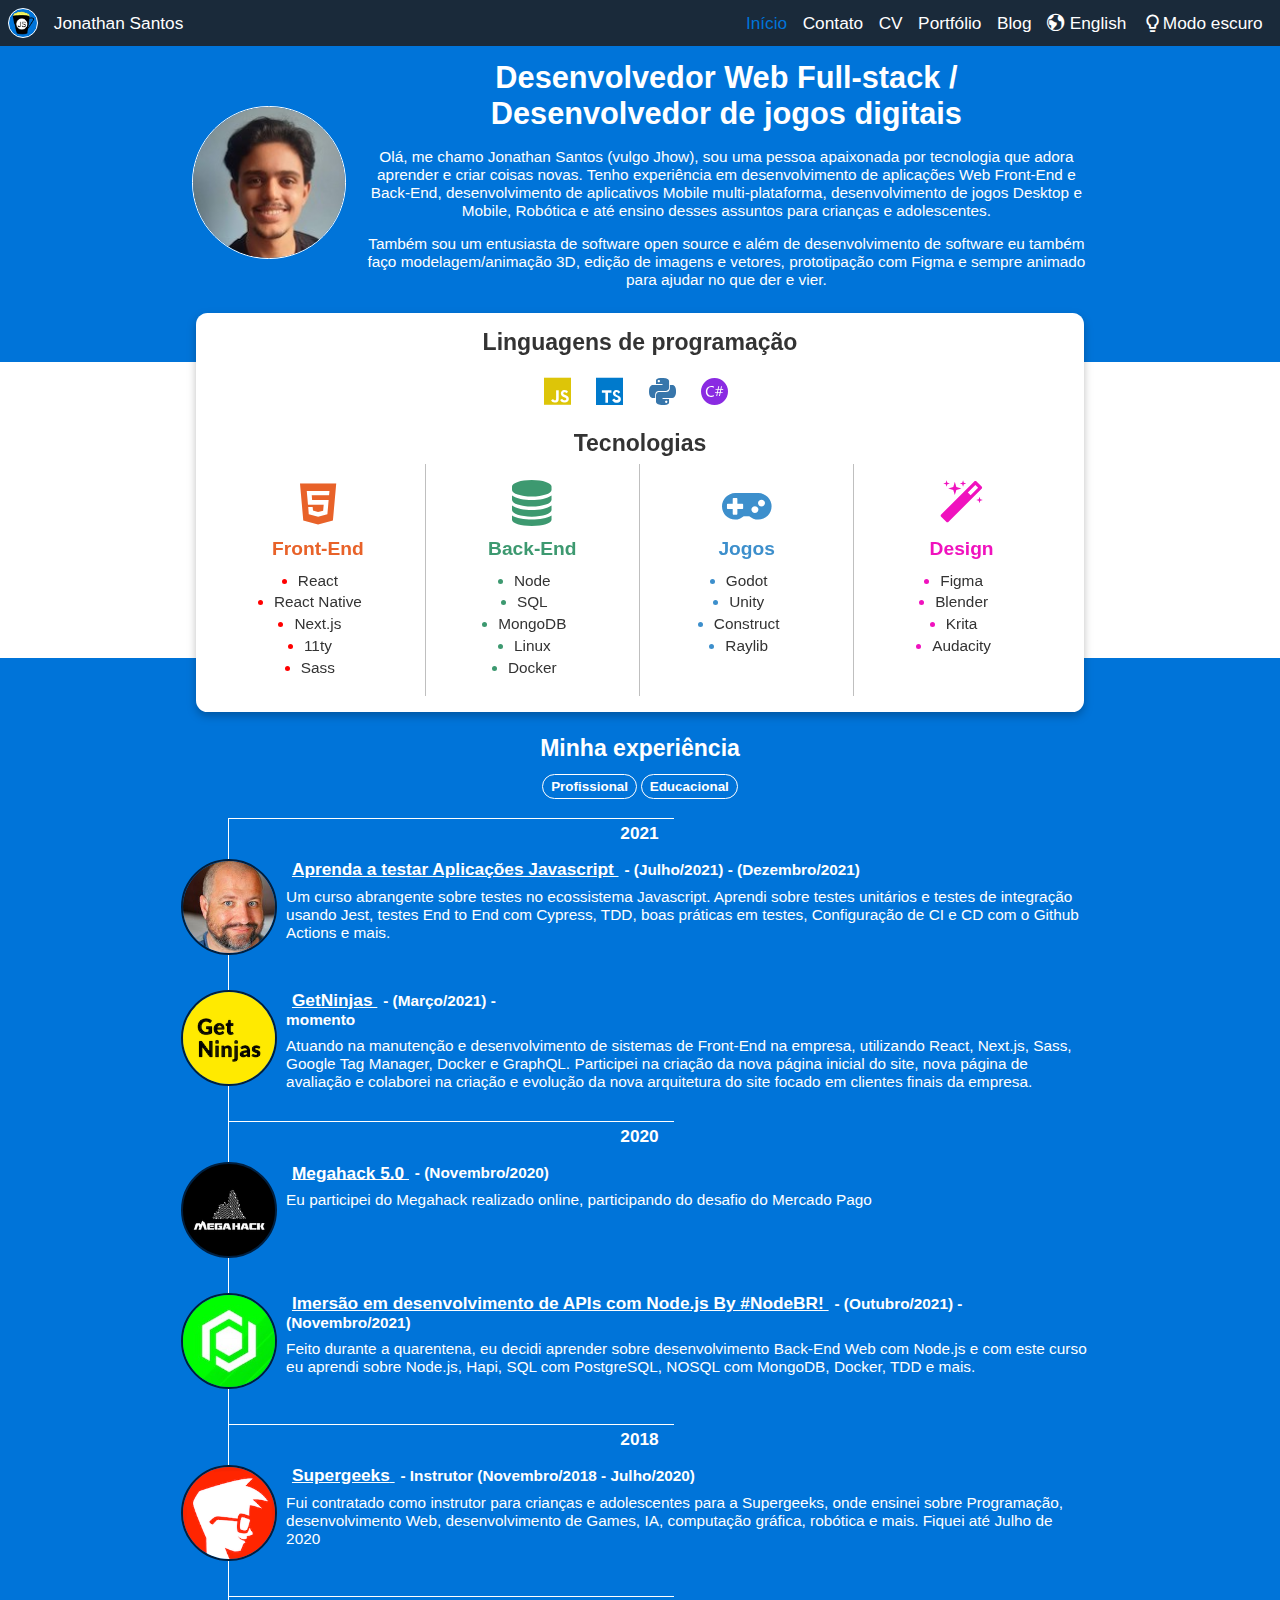
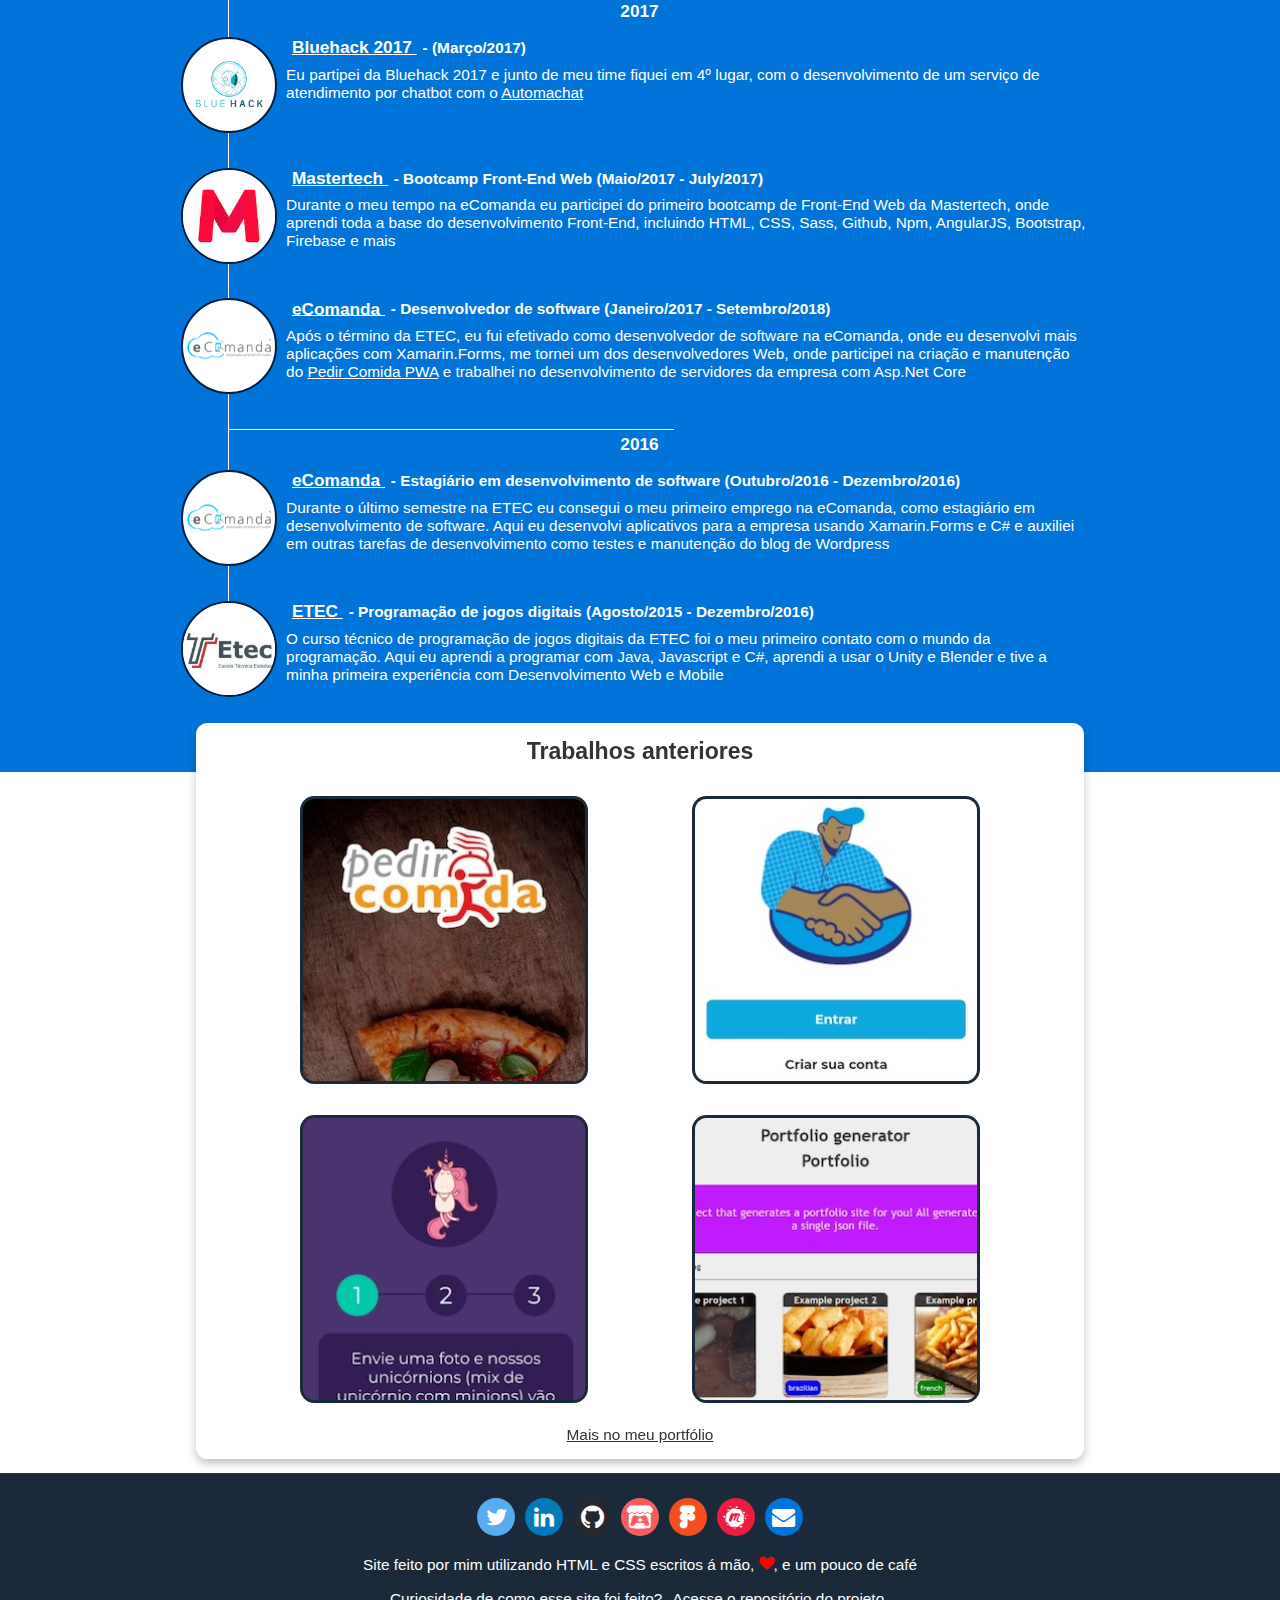
==== index.html @ 1105a83a "Atualiza a página inicial com o novo curso de desenvolvimento de APIs" ====
<!DOCTYPE HTML>
<html lang='pt-br'>

<head>
  <meta charset='utf-8'>
  <meta name='description' content='Site do Jonathan Santos'>
  <meta http-equiv="Content-Language" content="pt-br">
  <meta name='viewport' content='width=device-width, initial-scale=1, shrink-to-fit=no'>
  <link rel='apple-touch-icon' sizes='180x180' href='./assets/favicon/apple-touch-icon.png'>
  <link rel='icon' type='image/png' sizes='32x32' href='./assets/favicon/favicon-32x32.png'>
  <link rel='icon' type='image/png' sizes='16x16' href='./assets/favicon/favicon-16x16.png'>
  <link rel='manifest' href='./assets/favicon/site.webmanifest'>
  <meta name='theme-color' content='#1a2a3a'>
  <link rel='stylesheet' href='./assets/css/global.css'>
  <link rel='stylesheet' href='./assets/css/index.css'>
  <link rel='preload' href='./assets/icomoon/icomoon.ttf?9g6wqd' as='font' type='font/ttf' crossorigin='anonymous'>
  <title>Jonathan Santos - Início</title>
</head>

<body>
  <input id='modo-escuro' name='modo-escuro' type='checkbox' hidden aria-hidden='true'>

  <header class='barra-navegacao'>
    <a href='/' class='logo' aria-hidden='true' tabindex='-1'>
      <img src='./assets/img/logo.png' width='150' height='150' alt='uma imagem de pipoca com café'>
    </a>

    <span class='titulo' aria-hidden='true'>Jonathan Santos</span>

    <label for='input-menu-lateral' class='botao-hamburguer' aria-hidden='true' tabindex='-1'>
      <i class='icon-menu'></i>
    </label>

    <input id='input-menu-lateral' type='checkbox' hidden aria-hidden='true' />

    <div class='menu-lateral'>
      <label for='input-menu-lateral' class='fundo-fechar' tabindex='-1' aria-hidden='true'></label>

      <nav class='conteudo'>
        <div class='logo' aria-hidden='true'>
          <img src='./assets/img/logo.png' width='150' height='150' alt='uma imagem de pipoca com café'>
        </div>

        <ul class='links'>
          <li>
            <a href='/' class='link selecionado'>
              <i class='icone icon-home'></i>

              <span class='texto'>Início</span>
            </a>
          </li>

          <li>
            <a href='/contato' class='link'>
              <i class='icone icon-contacts'></i>

              <span class='texto'>Contato</span>
            </a>
          </li>

          <li>
            <a href='https://drive.google.com/file/d/1KXNOMKRBc0easj4gXDCmsjiEWr4qERus/view?usp=sharing' class='link'
              rel='noreferrer' target='_blank' aria-label='Currículo, abre um site externo em uma nova janela'>
              <i class='icone icon-cv'></i>

              <span class='texto'>CV</span>
            </a>
          </li>

          <li>
            <a href='https://portfolio.jhow.io/' class='link' rel='noreferrer' target='_blank'
              aria-label='Portfólio, abre um site externo em uma nova janela'>
              <i class='icone icon-portfolio'></i>

              <span class='texto'>Portfólio</span>
            </a>
          </li>

          <li>
            <a href='https://blog.jhow.io/pt/' class='link' rel='noreferrer' target='_blank'
              aria-label='Blog, abre um site externo em uma nova janela'>
              <i class='icone icon-blog'></i>

              <span class='texto' aria-label='Blógui'>Blog</span>
            </a>
          </li>

          <li>
            <a href='./en/' class='link com-icone' lang='en' aria-label='Change language to english'>
              <i class='icone icon-language'></i>

              <span class='texto'>English</span>
            </a>
          </li>

          <div class='escolha-modo-escuro' aria-hidden='true'>
            <label for='modo-escuro' class='link com-icone'>
              <div class='modo-escuro'>
                <i class='icone icon-light-off'></i>

                <span class='texto'>Modo escuro</span>
              </div>

              <div class='modo-claro' hidden>
                <i class='icone icon-light-on'></i>

                <span class='texto'>Modo claro</span>
              </div>
            </label>
          </div>
        </ul>
      </nav>
    </div>
  </header>

  <main class='conteudo-principal'>
    <section class='secao apresentacao'>
      <img src='/assets/img/foto.jpg' alt='Foto do Jonathan Santos' width='150' height='150' class='foto'>

      <div class='informacoes'>
        <h1 class='titulo' aria-label='Jonathan Santos, Desevolvedor Full Stack e desenvolvedor de jogos digitais'>
          Desenvolvedor Web Full-stack /<br>Desenvolvedor de jogos digitais</h1>

        <p class='texto'>Olá, me chamo Jonathan Santos (vulgo Jhow), sou uma pessoa apaixonada por tecnologia que adora
          aprender e criar coisas novas. Tenho experiência em desenvolvimento de aplicações Web Front-End e Back-End,
          desenvolvimento de aplicativos Mobile multi-plataforma, desenvolvimento de jogos Desktop e Mobile, Robótica e
          até ensino desses assuntos para crianças e adolescentes.</p>

        <p class='texto'>Também sou um entusiasta de software open source e além de desenvolvimento de software eu
          também faço modelagem/animação 3D, edição de imagens e vetores, prototipação com Figma e sempre animado para
          ajudar no que der e vier.</p>
      </div>
    </section>

    <section class='secao competencias'>
      <div class='conteudo'>
        <h2 class='titulo' aria-label='Linguagens de programação com que trabalho'>Linguagens de programação</h2>

        <div class='linguagens'>
          <a class='linguagem javascript'
            href='https://github.com/jonathan-santos?tab=repositories&q=&type=&language=javascript' rel='noreferrer'
            target='_blank'
            aria-label='Meus projetos feitos com Java íscripti, abre um site externo em uma nova janela'>
            <i class='icone icon-javascript'></i>
          </a>

          <a class='linguagem typescript'
            href='https://github.com/jonathan-santos?tab=repositories&q=&type=&language=typescript' rel='noreferrer'
            target='_blank' aria-label='Meus projetos feitos com táip scripti, abre um site externo em uma nova janela'>
            <i class='icone icon-typescript'></i>
          </a>

          <a class='linguagem python'
            href='https://github.com/jonathan-santos?tab=repositories&q=&type=&language=python' rel='noreferrer'
            target='_blank' aria-label='Meus projetos feitos com páiton, abre um site externo em uma nova janela'>
            <i class='icone icon-python'></i>
          </a>

          <a class='linguagem csharp' href='https://github.com/jonathan-santos?tab=repositories&q=&type=&language=c%23'
            rel='noreferrer' target='_blank'
            aria-label='Meus projetos feitos com C Sharp, abre um site externo em uma nova janela'>
            <i class='icone icon-csharp'></i>
          </a>
        </div>

        <h2 class='titulo' aria-label='Ferramentas de desenvolvimento com que trabalho'>Tecnologias</h2>

        <div class='campo campo-front-end'>
          <i class='icone icon-frontend'></i>

          <h3 class='nome' aria-label='Ferramentas de desenvolvimento Front-End'>Front-End</h3>

          <ul class='lista'>
            <li>React</li>
            <li>React Native</li>
            <li>Next.js</li>
            <li>11ty</li>
            <li>Sass</li>
          </ul>
        </div>

        <div class='campo campo-back-end'>
          <i class='icone icon-backend'></i>

          <h3 class='nome' aria-label='Ferramentas de desenvolvimento Back-End'>Back-End</h3>

          <ul class='lista'>
            <li>Node</li>
            <li>SQL</li>
            <li>MongoDB</li>
            <li>Linux</li>
            <li>Docker</li>
          </ul>
        </div>

        <div class='campo campo-jogos'>
          <i class='icone icon-games'></i>

          <h3 class='nome' aria-label='Ferramentas de desenvolvimento de jogos'>Jogos</h3>

          <ul class='lista'>
            <li>Godot</li>
            <li>Unity</li>
            <li>Construct</li>
            <li>Raylib</li>
          </ul>
        </div>

        <div class='campo campo-design'>
          <i class='icone icon-magic'></i>

          <h3 class='nome' aria-label='Ferramentas de design'>Design</h3>

          <ul class='lista'>
            <li>Figma</li>
            <li>Blender</li>
            <li>Krita</li>
            <li>Audacity</li>
          </ul>
        </div>
      </div>
    </section>

    <section class='secao experiencias'>
      <h2 class='titulo' aria-label='Minha experiência profissional e educacional'>Minha experiência</h2>

      <input id='profissional' name='profissional' type='checkbox' checked hidden aria-hidden='true'>

      <input id='educacional' name='educacional' type='checkbox' checked hidden aria-hidden='true'>

      <div class='filtros' aria-hidden='true'>
        <label class='filtro' for='profissional'>Profissional</label>

        <label class='filtro' for='educacional'>Educacional</label>
      </div>

      <div class='lista'>
        <div class='lista-interno'>
          <h3 class='ano profissional educacional'>
            <time datetime='2021'>2021</time>
          </h3>

          <div class='experiencia educacional'>
            <a href='https://javascript.tv.br' rel='noreferrer' target='_blank' tabindex='-1' aria-hidden='true'>
              <img src='assets/img/experiencias/fabio-vedovelli.jpg' alt='Foto do Fábio Vedovelli' width='150' height='150'
                loading='lazy' class='imagem'>
            </a>

            <div class='informacoes'>
              <h4 class='titulo'>
                <a href='https://javascript.tv.br' rel='noreferrer' target='_blank'
                  aria-label='Aprenda a testar Aplicações Javascript, experiência educacional de Julho de 2021 até o Dezembro de 2021, abre um site externo em uma nova janela sobre o curso'>
                  Aprenda a testar Aplicações Javascript
                </a>

                <span aria-hidden='true'>
                  - <time datetime='2021-07'>(Julho/2021)</time>
                  - <time datetime='2021-12'>(Dezembro/2021)</time>
                </span>
              </h4>

              <p class='descricao'>
                Um curso abrangente sobre testes no ecossistema Javascript. Aprendi sobre testes unitários e testes de integração usando Jest, testes End to End com Cypress, TDD, boas práticas em testes, Configuração de CI e CD com o Github Actions e mais.
              </p>
            </div>
          </div>

          <div class='experiencia profissional'>
            <a href='https://getninjas.com.br' rel='noreferrer' target='_blank' tabindex='-1' aria-hidden='true'>
              <img src='assets/img/experiencias/getninjas.png' alt='Logo do GetNinjas' width='150' height='150'
                loading='lazy' class='imagem'>
            </a>

            <div class='informacoes'>
              <h4 class='titulo'>
                <a href='https://getninjas.com.br/' rel='noreferrer' target='_blank'
                  aria-label='GetNinjas, experiência profissional de Março de 2021 até o momento, abre um site externo em uma nova janela sobre a empresa'>
                  GetNinjas
                </a>

                <span aria-hidden='true'>
                  - <time datetime='2021-03'>(Março/2021)</time>
                  - <Ol></Ol> momento
                </span>
              </h4>

              <p class='descricao'>
                Atuando na manutenção e desenvolvimento de sistemas de Front-End na empresa, utilizando React, Next.js, Sass, Google Tag Manager, Docker e GraphQL. Participei na criação da nova página inicial do site, nova página de avaliação e colaborei na criação e evolução da nova arquitetura do site focado em clientes finais da empresa.
              </p>
            </div>
          </div>

          <h3 class='ano profissional'>
            <time datetime='2020'>2020</time>
          </h3>

          <div class='experiencia profissional'>
            <a href='http://megahack.com.br/' rel='noreferrer' target='_blank' tabindex='-1' aria-hidden='true'>
              <img src='assets/img/experiencias/megahack.png' alt='Logo da Megahack' width='150' height='150'
                loading='lazy' class='imagem' style='background-color: black'>
            </a>

            <div class='informacoes'>
              <h4 class='titulo'>
                <a href='http://megahack.com.br/' rel='noreferrer' target='_blank' aria-label='Megahack 5.0'
                  aria-label='Megahack 5.0, experiência profissional em novembro de 2020, abre um site externo em uma nova janela sobre o evento'>
                  Megahack 5.0
                </a>

                <span aria-hidden='true'>
                  - <time datetime='2020-11'>(Novembro/2020)</time>
                </span>
              </h4>

              <p class='descricao'>Eu participei do Megahack realizado online, participando do desafio do Mercado Pago
              </p>
            </div>
          </div>

          <div class='experiencia educacional'>
            <a href='https://erickwendel.teachable.com/p/node-js-para-iniciantes-nodebr' rel='noreferrer' target='_blank' tabindex='-1' aria-hidden='true'>
              <img src='assets/img/experiencias/ew.it.jpg' alt='EW.IT logo' width='150' height='150'
                loading='lazy' class='imagem'>
            </a>

            <div class='informacoes'>
              <h4 class='titulo'>
                <a href='https://erickwendel.teachable.com/p/node-js-para-iniciantes-nodebr' rel='noreferrer' target='_blank'
                  aria-label='Imersão em desenvolvimento de APIs com Node.js By #NodeBR!, experiência educacional de Julho de 2021 até o Dezembro de 2021, abre um site externo em uma nova janela sobre o curso'>
                  Imersão em desenvolvimento de APIs com Node.js By #NodeBR! 
                </a>

                <span aria-hidden='true'>
                  - <time datetime='2020-10'>(Outubro/2021)</time>
                  - <time datetime='2020-11'>(Novembro/2021)</time>
                </span>
              </h4>

              <p class='descricao'>
                Feito durante a quarentena, eu decidi aprender sobre desenvolvimento Back-End Web com Node.js e com este curso eu aprendi sobre Node.js, Hapi, SQL com PostgreSQL, NOSQL com MongoDB, Docker, TDD e mais.
              </p>
            </div>
          </div>

          <h3 class='ano profissional'>
            <time datetime='2018'>2018</time>
          </h3>

          <div class='experiencia profissional'>
            <a href='https://br.linkedin.com/company/supergeeks-brasil' rel='noreferrer' target='_blank' tabindex='-1'
              aria-hidden='true'>
              <img src='assets/img/experiencias/supergeeks.png' alt='Logo da Supergeeks' width='150' height='150'
                loading='lazy' class='imagem'>
            </a>

            <div class='informacoes'>
              <h4 class='titulo'>
                <a href='https://br.linkedin.com/company/supergeeks-brasil' rel='noreferrer' target='_blank'
                  aria-label='Supergeeks, experiência profissional como instrutor de Novembro de 2018 até Julho de 2020 , abre um site externo em uma nova janela sobre a empresa'>
                  <span aria-label='Super guiquis'>Supergeeks</span>
                </a>

                <span aria-hidden='true'>
                  - Instrutor <time datetime='2018-11'>(Novembro/2018 - </time><time
                    datetime='2020-07'>Julho/2020)</time>
                </span>
              </h4>

              <p>Fui contratado como instrutor para crianças e adolescentes para a Supergeeks, onde ensinei sobre
                Programação, desenvolvimento Web, desenvolvimento de Games, IA, computação gráfica, robótica e mais.
                Fiquei até Julho de 2020
              <p>
            </div>
          </div>

          <h3 class='ano profissional educacional'>
            <time datetime='2017'>2017</time>
          </h3>

          <div class='experiencia profissional'>
            <a href='https://pt-br.facebook.com/events/107860659744974/' rel='noreferrer' target='_blank' tabindex='-1'
              aria-hidden='true'>
              <img src='assets/img/experiencias/bluehack.png' alt='Logo da Bluehack' width='150' height='150'
                loading='lazy' class='imagem' style='background-color: white'>
            </a>

            <div class='informacoes'>
              <h4 class='titulo'>
                <a href='https://pt-br.facebook.com/events/107860659744974/' rel='noreferrer' target='_blank'
                  aria-label='Bluehack, experiência profissional de Março de 2017, abre um site externo em uma nova janela sobre o evento'>
                  <span aria-label='Blue hack 2017'>
                    Bluehack <time datetime='2017'>2017</time>
                  </span>
                </a>

                <span aria-hidden='true'>
                  - <time datetime='2017-03'>(Março/2017)</time>
                </span>
              </h4>

              <p>Eu partipei da Bluehack <time datetime='2017'>2017</time> e junto de meu time fiquei em 4º lugar, com o
                desenvolvimento de um serviço de atendimento por chatbot com o <a
                  href='https://portfolio.jhow.io/projects/servidor-bluehack-automachat/' rel='noreferrer'
                  target='_blank' tabindex='-1'>Automachat</a>
              <p>
            </div>
          </div>

          <div class='experiencia educacional'>
            <a href='https://www.linkedin.com/school/mastertech.tech/' rel='noreferrer' target='_blank' tabindex='-1'
              aria-hidden='true'>
              <img src='assets/img/experiencias/mastertech.png' alt='Logo da Mastertech' width='150' height='150'
                loading='lazy' class='imagem' style='background-color: white'>
            </a>

            <div class='informacoes'>
              <h4 class='titulo'>
                <a href='https://www.linkedin.com/school/mastertech.tech/' rel='noreferrer' target='_blank'
                  aria-label='Mastertech, experiência educacional em um Bootcamp de Front-End Web de Maio até Julho de 2017, abre um site externo em uma nova janela sobre a escola'>
                  Mastertech
                </a>

                <span aria-hidden='true'>
                  - Bootcamp Front-End Web <time datetime='2017-05'>(Maio/2017 - <time><time
                        datetime='2017-07'>July/2017)</time>
                </span>
              </h4>

              <p>Durante o meu tempo na eComanda eu participei do primeiro bootcamp de Front-End Web da Mastertech, onde
                aprendi toda a base do desenvolvimento Front-End, incluindo HTML, CSS, Sass, Github, Npm, AngularJS,
                Bootstrap, Firebase e mais
              <p>
            </div>
          </div>

          <div class='experiencia profissional'>
            <a href='https://br.linkedin.com/company/ecomanda---automa%C3%A7%C3%A3o-comercial-em-nuvem' rel='noreferrer'
              target='_blank' tabindex='-1' aria-hidden='true'>
              <img src='assets/img/experiencias/ecomanda.png' alt='Logo da eComanda' width='150' height='150'
                loading='lazy' class='imagem' style='background-color: white'>
            </a>

            <div class='informacoes'>
              <h4 class='titulo'>
                <a href='https://br.linkedin.com/company/ecomanda---automa%C3%A7%C3%A3o-comercial-em-nuvem'
                  rel='noreferrer' target='_blank'
                  aria-label='eComanda, experiência profissional como Desenvolvedor de software de Janeiro de 2017 até Setembro de 2018, abre um site externo em uma nova janela sobre a empresa'>
                  eComanda
                </a>

                <span aria-hidden='true'>
                  - Desenvolvedor de software <time datetime='2017-01'>(Janeiro/2017 - </time><time
                    datetime='2018-09'>Setembro/2018)</time>
                </span>
              </h4>

              <p>Após o término da ETEC, eu fui efetivado como desenvolvedor de software na eComanda, onde eu desenvolvi
                mais aplicações com Xamarin.Forms, me tornei um dos desenvolvedores Web, onde participei na criação e
                manutenção do <a href='https://beta.pedircomida.com.br' rel='noreferrer' target='_blank'
                  tabindex='-1'>Pedir Comida PWA</a> e trabalhei no desenvolvimento de servidores da empresa com Asp.Net
                Core
              <p>
            </div>
          </div>

          <h3 class='ano profissional educacional'>
            <time datetime='2016'>2016</time>
          </h3>

          <div class='experiencia profissional'>
            <a href='https://br.linkedin.com/company/ecomanda---automa%C3%A7%C3%A3o-comercial-em-nuvem' rel='noreferrer'
              target='_blank' tabindex='-1' aria-hidden='true'>
              <img src='assets/img/experiencias/ecomanda.png' alt='Logo da eComanda' width='150' height='150'
                loading='lazy' class='imagem' style='background-color: white'>
            </a>

            <div class='informacoes'>
              <h4 class='titulo'>
                <a href='https://br.linkedin.com/company/ecomanda---automa%C3%A7%C3%A3o-comercial-em-nuvem'
                  rel='noreferrer' target='_blank'
                  aria-label='eComanda, xperiência profissional como Desenvolvedor de software de Janeiro de 2017 até Setembro de 2018, abre um site externo em uma nova janela sobre a empresa'>
                  eComanda
                </a>

                <span aria-hidden='true'>
                  - Estagiário em desenvolvimento de software <time datetime='2016-10'>(Outubro/2016 - </time><time
                    datetime='2016-12'>Dezembro/2016)</time>
                </span>
              </h4>

              <p>Durante o último semestre na ETEC eu consegui o meu primeiro emprego na eComanda, como estagiário em
                desenvolvimento de software. Aqui eu desenvolvi aplicativos para a empresa usando Xamarin.Forms e C# e
                auxiliei em outras tarefas de desenvolvimento como testes e manutenção do blog de Wordpress
              <p>
            </div>
          </div>

          <div class='experiencia educacional'>
            <a href='https://www.cps.sp.gov.br/category/etec/' rel='noreferrer' target='_blank' tabindex='-1'
              aria-hidden='true'>
              <img src='assets/img/experiencias/etec.png' alt='Logo da Etec' width='150' height='150' loading='lazy'
                class='imagem' style='background-color: white'>
            </a>

            <div class='informacoes'>
              <h4 class='titulo'>
                <a href='https://www.cps.sp.gov.br/category/etec/' rel='noreferrer' target='_blank'
                  aria-label='Etec, experiência educacional de ensino técnico em programação de jogos digitais de Agosto de 2015 até Dezembro de 2016, abre um site externo em uma nova janela sobre a escola'>
                  ETEC
                </a>

                <span aria-hidden='true'>
                  - Programação de jogos digitais <time datetime='2015-08'>(Agosto/2015 - </time><time
                    datetime='2016-12'>Dezembro/2016)</time>
                </span>
              </h4>

              <p>O curso técnico de programação de jogos digitais da ETEC foi o meu primeiro contato com o mundo da
                programação. Aqui eu aprendi a programar com Java, Javascript e C#, aprendi a usar o Unity e Blender e
                tive a minha primeira experiência com Desenvolvimento Web e Mobile
              <p>
            </div>
          </div>
        </div>
      </div>
    </section>

    <section class='secao trabalhos'>
      <div class='conteudo'>
        <h2 class='titulo' aria-label='Meus Trabalhos anteriores'>Trabalhos anteriores</h2>

        <a class='trabalho' href='https://portfolio.jhow.io/projects/pedir-comida/' target='_blank' rel='noreferrer'
          aria-label='Pedir Comida PWA, abre um site externo em uma nova janela sobre o projeto'>
          <img class='imagem' src='./assets/img/trabalhos/pedir-comida-pwa.jpg' width='280' height='280'
            alt='Imagem do Pedir Comida PWA' loading='lazy'>

          <figcaption class='detalhes'>
            <h3 class='nome'>Pedir Comida PWA</h3>

            <p class='texto'>Projeto que participei no meu tempo na eComanda, feito com React JS e Typescript, meu
              primeiro PWA</p>
          </figcaption>
        </a>

        <a class='trabalho' href='https://portfolio.jhow.io/projects/pague-ze/' target='_blank' rel='noreferrer'
          aria-label='Pague Zé, abre um site externo em uma nova janela sobre o projeto'>
          <img class='imagem' src='./assets/img/trabalhos/pague-ze.jpg' alt='Imagem do Pague Zé' width='280'
            height='280' loading='lazy'>

          <figcaption class='detalhes'>
            <h3 class='nome'>Pague Zé</h3>

            <p class='texto'>Projeto que criei durante o Megahack 5.0, feito com React.js e CSS escrito á mão por mim
            </p>
          </figcaption>
        </a>

        <a class='trabalho' href='https://portfolio.jhow.io/projects/unicornio-adivinha-app/' target='_blank'
          rel='noreferrer' aria-label='Unicórnio Adivinha, abre um site externo em uma nova janela sobre o projeto'>
          <img class='imagem' src='./assets/img/trabalhos/unicornio-adivinha-app.jpg'
            alt='Imagem do Unicórnio Adivinha App' width='280' height='280' loading='lazy'>

          <figcaption class='detalhes'>
            <h3 class='nome'>Unicórnio Adivinha App</h3>

            <p class='texto'>App feito totalmente por mim usando React Native e com prototipação de design usando o
              Figma. Reconhece as emoções de uma pessoa a partir de uma foto</p>
          </figcaption>
        </a>

        <a class='trabalho' href='https://portfolio.jhow.io/projects/portfolio-generator/' target='_blank'
          rel='noreferrer' aria-label='Portfolio Generator, abre um site externo em uma nova janela sobre o projeto'>
          <img class='imagem' src='./assets/img/trabalhos/portfolio-generator.jpg' alt='Imagem do portfolio generator'
            width='280' height='280' loading='lazy'>

          <figcaption class='detalhes'>
            <h3 class='nome'>Portfolio <span aria-label='dienereitor'>generator</span></h3>

            <p class='texto'>Um gerador de portfólios constrúido com Eleventy e um tema feito a mão por mim</p>
          </figcaption>
        </a>

        <p class='link-portfolio'>
          <a href='https://portfolio.jhow.io/' rel='noreferrer' target='_blank'
            aria-label='Mais no meu portfólio, abre um site externo em uma nova janela'>Mais no meu portfólio</a>
        </p>
      </div>
    </section>
  </main>

  <footer class='rodape'>
    <nav>
      <ul class='redes-sociais'>
        <li>
          <a href='https://twitter.com/pipocaCafeinada' rel='noreferrer' target='_blank'
            aria-label='Meu Twitter, abre um site externo em uma nova janela' class='rede twitter'>
            <i class='icon-twitter'></i>
          </a>
        </li>

        <li>
          <a href='https://linkedin.com/in/jonathan-santos-dev' rel='noreferrer' target='_blank'
            aria-label='Meu Linkedin, abre um site externo em uma nova janela' class='rede linkedin'>
            <i class='icon-linkedin'></i>
          </a>
        </li>

        <li>
          <a href='https://github.com/jonathan-santos' rel='noreferrer' target='_blank'
            aria-label='Meu Guitirâbi, abre um site externo em uma nova janela' class='rede github'>
            <i class='icon-github'></i>
          </a>
        </li>

        <li>
          <a href='https://caffeinatedpopcorn.itch.io' rel='noreferrer' target='_blank'
            aria-label='Meu Itch.io, abre um site externo em uma nova janela' class='rede itchio'>
            <i class='icon-itchio'></i>
          </a>
        </li>

        <div class='quebra-linha' aria-hidden='true'></div>

        <li>
          <a href='https://figma.com/@jhow' rel='noreferrer' target='_blank'
            aria-label='Meu perfil do Figma, abre um site externo em uma nova janela' class='rede figma'>
            <i class='icon-figma'></i>
          </a>
        </li>

        <li>
          <a href='https://meetup.com/pt-BR/members/233061469/' rel='noreferrer' target='_blank'
            aria-label='Meu perfil Meetup, abre um site externo em uma nova janela' class='rede meetup'>
            <i class='icon-meetup'></i>
          </a>
        </li>

        <li>
          <a href='mailto:jonathan.santosaugusto@gmail.com' rel='noreferrer' aria-label='Meu Email' class='rede email'>
            <i class='icon-email'></i>
          </a>
        </li>
      </ul>
    </nav>

    <p class='texto'>Site feito por mim utilizando HTML e CSS escritos á mão, <span hidden>amor</span> <i
        class='icon-heart'></i>, e um pouco de café</p>

    <p class='texto'>Curiosidade de como esse site foi feito? <a
        href='https://github.com/jonathan-santos/jonathan-santos.github.io' rel='noreferrer' target='_blank'
        aria-label='Repositório do projeto do site que está acessando, abre um site externo em uma nova janela'>Acesse o
        repositório do projeto</a></p>
  </footer>
</body>

</html>
---- assets/css/global.css ----
:root {
  font-size: 60%;
  --cor-primaria: #0074D9;
  --cor-primaria-escura: #001F3F;
  --cor-principal: var(--cor-primaria);
  --cor-principal-escura: var(--cor-primaria-escura);
  --cor-fundo-claro: #FFFFFF;
  --cor-fundo-semi-claro: #EEEEEE;
  --cor-fundo-escuro: #1A2A3A;
  --cor-fundo-semi-escuro: #2B3B4B;
  --cor-texto-claro: #FFFFFF;
  --cor-texto-escuro: #333;
  --cor-desabilitado: #999;
  --cor-texto-variavel: var(--cor-texto-escuro);
  --cor-fundo-variavel: var(--cor-fundo-claro);
  --cor-javascript: #DDC508;
  --cor-typescript: #007ACC;
  --cor-python: #3776AB;
  --cor-csharp: #8A2BE2;
  --cor-c: #00599C;
  --cor-cpp: #00599C;
  --cor-front-end: #E86229;
  --cor-back-end: #3D9970;
  --cor-jogos: #3D8FCC;
  --cor-design: #F012BE;
  --cor-twitter: #56ACEE;
  --cor-linkedin: #007AB9;
  --cor-github: #24292E;
  --cor-itchio: #FA5C5B;
  --cor-figma: #f24e1e;
  --cor-meetup: #ED1C40;
  --cor-email: var(--cor-principal);
  --tamanho-barra-navegacao: 4.8rem;
  --tamanho-rodape: 25rem;
  --espacamento-entre-secoes: 7rem;
}

/* #region valores padrão para tags */
*, *::before, *::after {
  margin: 0;
  padding: 0;
  box-sizing: border-box;
  text-rendering: optimizeLegibility;
  outline: none;
}

html, body {
  position: relative;
  min-height: 100vh;
  scroll-behavior: smooth;
}

body,
button,
input,
textarea {
  color: var(--cor-texto-claro);
  font-size: 1.6rem;
  font-weight: 400;
  font-family: 'Trebuchet MS', 'Lucida Sans Unicode', 'Lucida Grande', 'Lucida Sans', Arial, sans-serif;
}

button, label {
  background: none;
  border: 0;
  outline: none;
  cursor: pointer;
}

a, i {
  color: inherit;
  transition: opacity 0.25s;
}

a:hover,
a:active,
a:focus {
  opacity: 0.9;
}

/* #endregion */

/* #region modo escuro */
#modo-escuro:not(:checked) ~ .barra-navegacao .modo-escuro,
#modo-escuro:checked ~ .barra-navegacao .modo-claro {
  display: flex;
}

#modo-escuro:checked ~ .barra-navegacao .modo-escuro {
  display: none;
}

#modo-escuro:checked ~ .conteudo-principal {
  --cor-principal: var(--cor-primaria-escura);
  --cor-principal-escura: var(--cor-primaria);
  --cor-texto-variavel: var(--cor-texto-claro);
  --cor-fundo-variavel: var(--cor-fundo-semi-escuro);
  background-color: var(--cor-fundo-escuro);
}

@media (prefers-color-scheme: dark) {
  .barra-navegacao .escolha-modo-escuro,
  .barra-navegacao .escolha-modo-claro {
    display: none;
  }

  #modo-escuro:checked ~ .conteudo-principal {
    --cor-principal: var(--cor-primaria-escura);
    --cor-principal-escura: var(--cor-primaria);
    --cor-texto-variavel: var(--cor-texto-claro);
    --cor-fundo-variavel: var(--cor-fundo-semi-escuro);
    background-color: var(--cor-fundo-escuro);
  }
}

/* #endregion */

/* #region conteudo-principal */
.conteudo-principal {
  min-height: 100%;
  padding-top: var(--tamanho-barra-navegacao);
  padding-bottom: var(--tamanho-rodape);
  background-color: var(--cor-fundo-claro);
}

.conteudo-principal > .secao {
  padding: 1.5rem 1rem 1rem 1rem;
  text-align: center;
}

@media (min-width: 900px) {
  .conteudo-principal > .secao {
    padding: 1.5rem 15% 1rem 15%;
  }
}

.conteudo-principal > .secao:last-of-type {
  border-bottom: 0.1rem solid var(--cor-texto-variavel);
}

/* #endregion */

/* #region .barra-navegacao */
.barra-navegacao {
  position: fixed;
  top: 0;
  width: 100%;
  height: var(--tamanho-barra-navegacao);
  padding: 1.6rem 0.8rem;
  background-color: var(--cor-fundo-escuro);
  font-size: 2.4rem;
  display: flex;
  align-items: center;
  justify-content: space-between;
  z-index: 2;
}

.barra-navegacao .logo,
.barra-navegacao .botao-hamburguer {
  width: 3.2rem;
  height: 3.2rem;
  border: 0.15rem solid var(--cor-fundo-claro);
  border-radius: 100%;
  padding: 0.25rem;
}

.barra-navegacao .logo:hover,
.barra-navegacao .logo:focus,
.barra-navegacao .botao-hamburguer:hover,
.barra-navegacao .botao-hamburguer:focus {
  filter: brightness(75%);
}

.barra-navegacao .logo {
  background-color: var(--cor-principal);
}

.barra-navegacao .logo img {
  width: 100%;
  height: 100%;
}

.barra-navegacao .titulo {
  font-size: 1.8rem;
  text-align: center;
}

@media (min-width: 768px) {
  .barra-navegacao .titulo {
    margin-left: 1.6rem;
    flex-grow: 1;
    text-align: left;
  }
}

.barra-navegacao .botao-hamburguer {
  font-size: 1.8rem;
  display: flex;
  align-items: center;
  justify-content: center;
}

.barra-navegacao .botao-hamburguer:hover,
.barra-navegacao .botao-hamburguer:active,
.barra-navegacao .botao-hamburguer:focus {
  background-color: var(--cor-fundo-semi-escuro);
}

@media (min-width: 768px) {
  .barra-navegacao .botao-hamburguer {
    display: none;
  }
}

/* #endregion */

/* #region menu-lateral/links */
#input-menu-lateral:checked ~ .menu-lateral {
  right: 0;
  animation-duration: 0.2s;
  animation-name: abrir-menu;
}

.menu-lateral {
  width: 100vw;
  height: 100vh;
  max-height: 100vh;
  position: fixed;
  top: 0;
  right: -110%;
  z-index: 100;
}

.menu-lateral .fundo-fechar {
  width: 10%;
  height: 100%;
  float: left;
  background-color: rgba(0, 0, 0, 0.3);
}

.menu-lateral .conteudo {
  left: 10%;
  width: 90%;
  height: 100%;
  float: right;
  background-color: var(--cor-fundo-escuro);
}

.menu-lateral .logo {
  width: 19.2rem;
  height: 19.2rem;
  margin: 3.2rem auto;
  padding: 1.6rem;
}

.menu-lateral .links {
  list-style: none;
}

.menu-lateral .links > * {
  display: flex;
}

.menu-lateral .links > *:first-of-type {
  border-top: 1px solid var(--cor-texto-claro);
}

.menu-lateral .link {
  width: 100%;
  height: 4.8rem;
  padding: 1.6rem;
  border-bottom: 0.1rem solid var(--cor-texto-claro);
  text-decoration: none;
  display: flex;
  align-items: center;
  justify-content: flex-start;
}

.menu-lateral .escolha-modo-escuro .modo-escuro,
.menu-lateral .escolha-modo-escuro .modo-claro {
  align-items: center;
}

.menu-lateral .link .icone {
  font-size: 2.4rem;
  margin-right: 1.6rem;
}

.menu-lateral .link .icone.icon-language {
  font-size: 2.2rem;
}

.menu-lateral .link .icone.icon-light-off,
.menu-lateral .link .icone.icon-light-on {
  font-size: 2.6rem;
  margin-right: 1rem;
}

.menu-lateral .link .texto {
  font-size: 1.8rem;
}

.menu-lateral .link.selecionado,
.menu-lateral .link:hover,
.menu-lateral .link:active,
.menu-lateral .link:focus {
  background-color: var(--cor-principal);
}

@media (min-width: 768px) {
  .menu-lateral {
    width: auto;
    height: auto;
    position: relative;
    right: 0;
  }

  .menu-lateral .logo {
    display: none;
  }

  .menu-lateral .links {
    display: flex;
    align-items: center;
    justify-content: flex-end;
  }

  .menu-lateral .links > *:first-of-type {
    border: none;
  }

  .menu-lateral .link {
    width: initial;
    height: 1.5rem;
    border: 0.3rem solid transparent;
    border-radius: 0.8rem;
    padding: 1.6rem 0.4rem;
    margin-right: 0.4rem;
  }

  .menu-lateral .link .texto {
    width: max-content;
  }

  .menu-lateral .link .icone {
    margin-right: 0.6rem;
  }

  .menu-lateral .link:not(.com-icone) .icone {
    display: none;
  }

  .menu-lateral .link .icone.icon-language {
    font-size: 1.8rem;
  }

  .menu-lateral .link .icone.icon-light-off,
  .menu-lateral .link .icone.icon-light-on {
    font-size: 2.2rem;
    margin-right: 0;
  }

  .menu-lateral .link.selecionado,
  .menu-lateral .link:hover,
  .menu-lateral .link:active,
  .menu-lateral .link:focus {
    color: var(--cor-principal);
    background-color: initial;
  }

  .menu-lateral .link:focus {
    border-color: var(--cor-texto-claro);
  }
}

@keyframes abrir-menu {
  from {
    transform: translate(120%);
  }

  to {
    right: translate(0);
  }
}

/* #endregion */

/* #region rodapé */
.rodape {
  position: absolute;
  bottom: 0;
  width: 100%;
  height: var(--tamanho-rodape);
  padding: 2rem;
  background-color: var(--cor-fundo-escuro);
  color: var(--cor-texto-claro);
  display: flex;
  flex-direction: column;
  justify-content: space-between;
  align-items: center;
}

@media (min-width: 768px) {
  :root {
    --tamanho-rodape: 16rem;
  }
}

.rodape a {
  padding: 0.4rem;
  border: 0.3rem solid transparent;
  border-radius: 0.8rem;
}

.rodape a:hover,
.rodape a:active,
.rodape a:focus {
  border-color: var(--cor-texto-claro);
}

.rodape .texto {
  margin-top: 0.8rem;
  font-size: 1.6rem;
  text-align: center;
}

.rodape .texto .icon-heart {
  color: red;
}

.rodape .redes-sociais {
  display: flex;
  flex-wrap: wrap;
  align-items: center;
  justify-content: center;
  list-style: none;
}

.rodape .redes-sociais > * {
  display: inline;
}

@media (max-width: 768px) {
  .rodape .quebra-linha {
    flex-basis: 100%;
  }
}

.rodape .rede {
  width: 4rem;
  height: 4rem;
  margin: 0.5rem;
  border-radius: 100%;
  text-decoration: none;
  display: flex;
  align-items: center;
  justify-content: center;
}

.rodape .rede i {
  font-size: 2.4rem;
}

.rodape .rede.twitter {
  background-color: var(--cor-twitter);
}

.rodape .rede.linkedin {
  background-color: var(--cor-linkedin);
}

.rodape .rede.github {
  background-color: var(--cor-github);
}

.rodape .rede.itchio {
  background-color: var(--cor-itchio);
}

.rodape .rede.figma {
  background-color: var(--cor-figma);
}

.rodape .rede.meetup {
  background-color: var(--cor-meetup);
}

.rodape .rede.email {
  background-color: var(--cor-principal);
}

/* #endregion */

/* #region icomoon */
@font-face {
  font-family: 'icomoon';
  src: url("../icomoon/icomoon.eot?9g6wqd");
  src: url("../icomoon/icomoon.eot?9g6wqd#iefix") format("embedded-opentype"), url("../icomoon/icomoon.ttf?9g6wqd") format("truetype"), url("../icomoon/icomoon.woff?9g6wqd") format("woff"), url("../icomoon/icomoon.svg?9g6wqd#icomoon") format("svg");
  font-weight: normal;
  font-style: normal;
  font-display: block;
}

[class^="icon-"], [class*=" icon-"] {
  font-family: 'icomoon' !important;
  speak: never;
  font-style: normal;
  font-weight: normal;
  font-variant: normal;
  text-transform: none;
  line-height: 1;
  -webkit-font-smoothing: antialiased;
  -moz-osx-font-smoothing: grayscale;
}

.icon-light-off:before {
  content: "\e908";
}

.icon-light-on:before {
  content: "\e909";
}

.icon-typescript:before {
  content: "\e907";
}

.icon-cplusplus:before {
  content: "\e902";
}

.icon-csharp:before {
  content: "\e903";
}

.icon-javascript:before {
  content: "\e904";
}

.icon-c:before {
  content: "\e905";
}

.icon-python:before {
  content: "\e906";
}

.icon-figma:before {
  content: "\e901";
}

.icon-itchio:before {
  content: "\e900";
}

.icon-heart:before {
  content: "\f004";
}

.icon-user:before {
  content: "\f007";
}

.icon-home:before {
  content: "\f015";
}

.icon-twitter:before {
  content: "\f099";
}

.icon-menu:before {
  content: "\f0c9";
}

.icon-magic:before {
  content: "\f0d0";
}

.icon-pinterest:before {
  content: "\f0d2";
}

.icon-email:before {
  content: "\f0e0";
}

.icon-linkedin:before {
  content: "\f0e1";
}

.icon-portfolio:before {
  content: "\f0f2";
}

.icon-games:before {
  content: "\f11b";
}

.icon-frontend:before {
  content: "\f13b";
}

.icon-backend:before {
  content: "\f1c0";
}

.icon-blog:before {
  content: "\f1ea";
}

.icon-contacts:before {
  content: "\f2b9";
}

.icon-cv:before {
  content: "\e923";
}

.icon-meetup:before {
  content: "\f2e0";
}

.icon-language:before {
  content: "\e9ca";
}

.icon-github:before {
  content: "\eab0";
}

/* #endregion */
---- assets/css/index.css ----
/* #region estrutura da página */
.secao.apresentacao {
  margin-bottom: calc(var(--espacamento-entre-secoes) * -1);
  padding-bottom: calc(var(--espacamento-entre-secoes) - 1rem);
}

.secao.experiencias {
  margin-top: calc(var(--espacamento-entre-secoes) * -1);
  padding-top: calc(var(--espacamento-entre-secoes) + 1rem);
  margin-bottom: calc(var(--espacamento-entre-secoes) * -1);
  padding-bottom: calc(var(--espacamento-entre-secoes) - 1rem);
}

.secao.competencias .conteudo,
.secao.trabalhos .conteudo {
  margin: 0.4rem;
  border-radius: 1.2rem;
  padding: 1.6rem;
  background-color: var(--cor-fundo-variavel);
  color: var(--cor-principal-escura);
  filter: drop-shadow(0px 4px 4px rgba(0, 0, 0, 0.25));
}

/* #endregion */

/* #region apresentação */
.apresentacao {
  background-color: var(--cor-principal);
  display: flex;
  align-items: center;
  justify-content: center;
}

@media (max-width: 450px) {
  .apresentacao {
    display: flex;
    flex-direction: column;
    justify-content: center;
  }
}

.apresentacao .foto {
  width: 16rem;
  height: 16rem;
  margin-right: 2rem;
  border: 0.2rem solid var(--cor-texto-claro);
  border-radius: 100%;
  object-fit: cover;
}

@media (max-width: 450px) {
  .apresentacao .foto {
    margin-right: 0;
    margin-bottom: 1.6rem;
  }
}

.apresentacao .titulo,
.apresentacao .texto {
  margin-bottom: 1.6rem;
}

.apresentacao .titulo {
  font-weight: 700;
}

/* #endregion */

/* #region competencias */
.competencias .conteudo {
  display: flex;
  flex-wrap: wrap;
}

.competencias .titulo {
  width: 100%;
  margin-bottom: 2.4rem;
  font-size: 2.4rem;
  font-weight: 600;
  color: var(--cor-texto-variavel);
}

.competencias .titulo:last-of-type {
  width: 100%;
  margin-bottom: 0.8rem;
  font-size: 2.4rem;
  font-weight: 600;
}

.competencias .linguagens {
  width: 100%;
  margin-bottom: 2.4rem;
}

.competencias .linguagem {
  margin-right: 0.8rem;
  text-decoration: none;
}

.competencias .linguagem .icone {
  border: 0.3rem solid transparent;
  border-radius: 0.5rem;
  padding: 0.5rem;
  font-size: 2.8rem;
}

.competencias .linguagem:active .icone,
.competencias .linguagem:focus .icone,
.competencias .linguagem:hover .icone {
  border-color: var(--cor-texto-variavel);
}

.competencias .linguagem.javascript {
  color: var(--cor-javascript);
}

.competencias .linguagem.typescript {
  color: var(--cor-typescript);
}

.competencias .linguagem.python {
  color: var(--cor-python);
}

.competencias .linguagem.csharp {
  color: var(--cor-csharp);
}

.competencias .linguagem.c {
  color: var(--cor-c);
}

.competencias .linguagem.cpp {
  color: var(--cor-cpp);
}

.competencias .campo .icone {
  font-size: 4.8rem;
}

.competencias .campo .nome {
  margin: 1.2rem 0;
  font-size: 2rem;
  font-weight: 700;
}

.competencias .campo .lista {
  color: var(--cor-texto-variavel);
  display: flex;
  flex-direction: column;
  align-items: center;
  justify-content: center;
}

.competencias .campo .lista > * {
  margin-bottom: 0.4rem;
}

.competencias .campo-front-end {
  color: var(--cor-front-end);
}

.competencias .campo-front-end .lista > *::marker {
  color: red;
}

.competencias .campo-back-end {
  color: var(--cor-back-end);
}

.competencias .campo-back-end .lista > *::marker {
  color: var(--cor-back-end);
}

.competencias .campo-jogos {
  color: var(--cor-jogos);
}

.competencias .campo-jogos .lista > *::marker {
  color: var(--cor-jogos);
}

.competencias .campo-design {
  color: var(--cor-design);
}

.competencias .campo-design .lista > *::marker {
  color: var(--cor-design);
}

@media (max-width: 600px) {
  .competencias .campo {
    flex-basis: 100%;
    padding: 1.6rem 8rem;
  }

  .competencias .campo:not(.campo-design) {
    border-bottom: 0.2rem solid rgba(0, 0, 0, 0.25);
  }
}

@media (min-width: 601px) and (max-width: 768px) {
  .competencias .campo {
    flex-basis: 50%;
    padding: 1.6rem;
  }

  .campo-front-end, .campo-back-end {
    border-bottom: 0.2rem solid rgba(0, 0, 0, 0.25);
  }

  .campo-front-end, .campo-jogos {
    border-right: 0.2rem solid rgba(0, 0, 0, 0.25);
  }
}

@media (min-width: 769px) {
  .competencias .campo {
    flex-basis: 25%;
    border-bottom: none;
    padding: 1.6rem;
  }

  .competencias .campo:not(.campo-design) {
    border-right: 0.2rem solid rgba(0, 0, 0, 0.25);
  }
}

/* #endregion */

/* #region experiencias */
.experiencias {
  display: flex;
  flex-direction: column;
  background-color: var(--cor-principal);
}

.experiencias .experiencia:last-of-type > a {
  height: 0;
}

.experiencias a:hover,
.experiencias a:active,
.experiencias a:focus {
  opacity: 1;
}
.experiencias a:hover .imagem,
.experiencias a:active .imagem,
.experiencias a:focus .imagem {
  filter: brightness(90%);
}

.experiencias .titulo {
  margin-bottom: 1.6rem;
}

.experiencias .filtros {
  margin-bottom: 2.4rem;
}

.experiencias .filtro {
  border: 0.2rem solid var(--cor-texto-claro);
  border-radius: 2rem;
  padding: 0.4rem 0.8rem;
  opacity: 70%;
  font-size: 1.4rem;
}

.experiencias .filtro:hover,
.experiencias .filtro:focus {
  background-color: var(--cor-principal-escura);
}

.experiencias #profissional:checked ~ .filtros .filtro[for='profissional'],
.experiencias #educacional:checked ~ .filtros .filtro[for='educacional'] {
  opacity: 100%;
  font-weight: 600;
}

.lista .ano,
.lista .experiencia {
  display: none;
}

.experiencias #profissional:checked ~ .lista .ano.profissional,
.experiencias #educacional:checked ~ .lista .ano.educacional {
  display: block;
}

.experiencias #profissional:checked ~ .lista .experiencia.profissional,
.experiencias #educacional:checked ~ .lista .experiencia.educacional {
  display: flex;
}

.experiencias .lista {
  padding-left: 3.8rem;
}

.experiencias .lista-interno {
  border-left: 0.2rem solid var(--cor-texto-claro);
}

.lista .ano {
  width: calc(50% + 1.6rem);
  margin: 1.6rem 0;
  border-top: 0.2rem solid var(--cor-texto-claro);
  padding: 0.4rem 1.6rem 0 0;
  font-size: 1.8rem;
  text-align: end;
}

.lista .ano:first-of-type {
  margin-top: 0;
}

.lista .experiencia {
  margin-bottom: 3.2rem;
  align-items: start;
  z-index: 1;
}

.lista .experiencia .imagem {
  width: 8rem;
  height: 8rem;
  margin-left: -4.1rem;
  margin-right: 1rem;
  border: 0.3rem solid var(--cor-primaria-escura);
  border-radius: 100%;
  object-fit: contain;
}

@media (min-width: 720px) {
  .lista .experiencia .imagem {
    width: 10rem;
    height: 10rem;
    margin-left: -5.1rem;
  }
}

.lista .experiencia .informacoes {
  text-align: start;
}

.lista .experiencia .titulo {
  margin-bottom: 0.8rem;
}

.lista .experiencia .titulo a {
  border: 0.3rem solid transparent;
  border-radius: 0.8rem;
  padding: 0.4rem;
  font-size: 1.8rem;
  font-weight: 600;
}

.lista .experiencia .titulo a:hover,
.lista .experiencia .titulo a:active,
.lista .experiencia .titulo a:focus {
  border-color: var(--cor-texto-claro);
}

/* #endregion */

/* #region trabalhos */
.trabalhos .conteudo {
  display: flex;
  align-items: center;
  justify-content: space-evenly;
  flex-wrap: wrap;
}

.trabalhos .titulo {
  flex-basis: 100%;
  margin-bottom: 1.6rem;
  font-size: 2.4rem;
  font-weight: 600;
  color: var(--cor-texto-variavel);
}

.trabalho {
  width: 30rem;
  height: 30rem;
  margin: 1.6rem;
  border: 0.4rem solid var(--cor-fundo-escuro);
  position: relative;
  border-radius: 5%;
  z-index: 1;
  background-color: var(--cor-fundo-escuro);
  overflow: hidden;
}

.trabalho:focus {
  border-color: var(--cor-texto-variavel);
}

.trabalho .imagem {
  width: 100%;
  height: 100%;
  object-fit: cover;
}

.trabalho .detalhes {
  height: 100%;
  padding: 0.5rem;
  position: absolute;
  top: 0;
  left: 0;
  color: var(--cor-texto-claro);
  display: flex;
  flex-direction: column;
  justify-content: center;
  background-color: rgba(0, 0, 0, 0.8);
  opacity: 0;
  transition: opacity 0.35s;
}

.trabalho:hover .detalhes,
.trabalho:active .detalhes,
.trabalho:focus .detalhes {
  opacity: 1;
}

.trabalho .detalhes .nome {
  margin-bottom: 1.6rem;
  font-size: 2rem;
  font-weight: 600;
}

.link-portfolio {
  flex-basis: 100%;
  margin-top: 0.8rem;
  color: var(--cor-texto-variavel);
}

.link-portfolio a {
  border: 0.3rem solid transparent;
  border-radius: 0.8rem;
  padding: 0.4rem;
}

.link-portfolio a:hover,
.link-portfolio a:active,
.link-portfolio a:focus {
  border-color: var(--cor-texto-variavel);
}

/* #endregion */
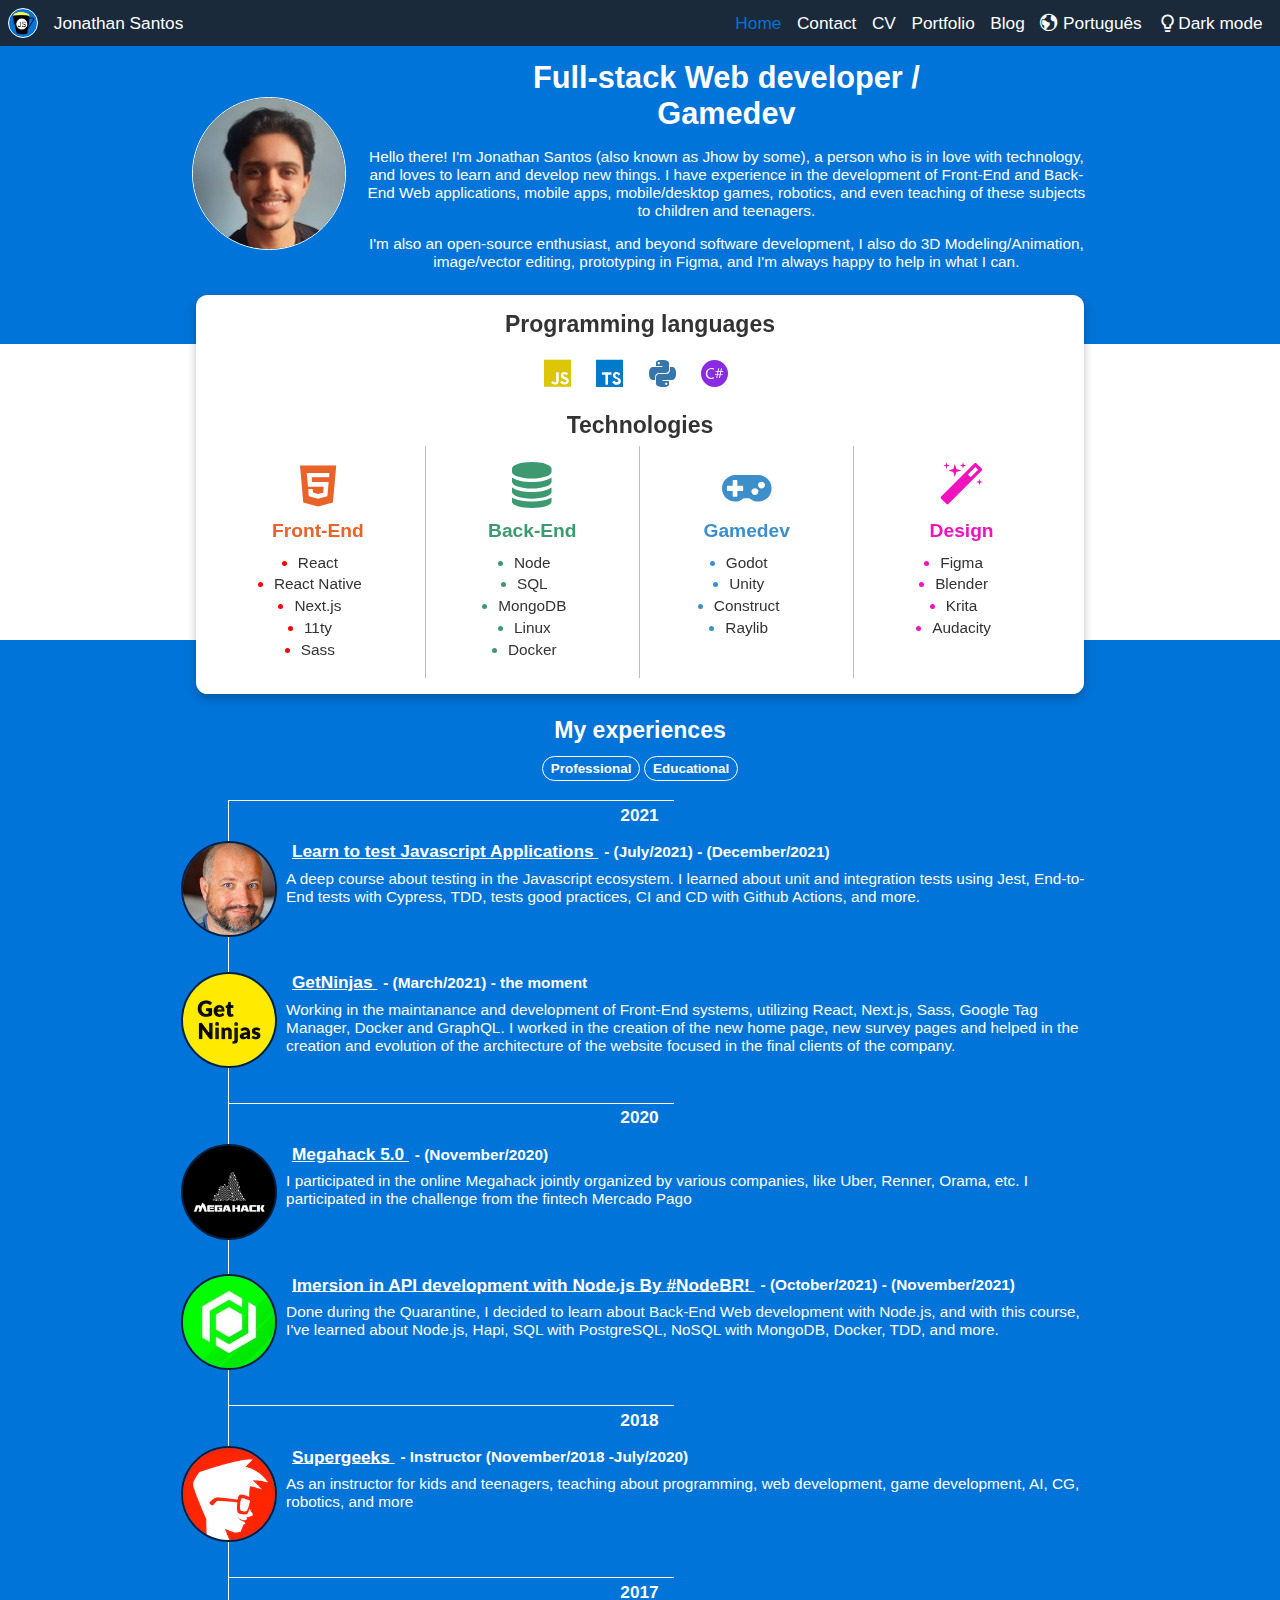
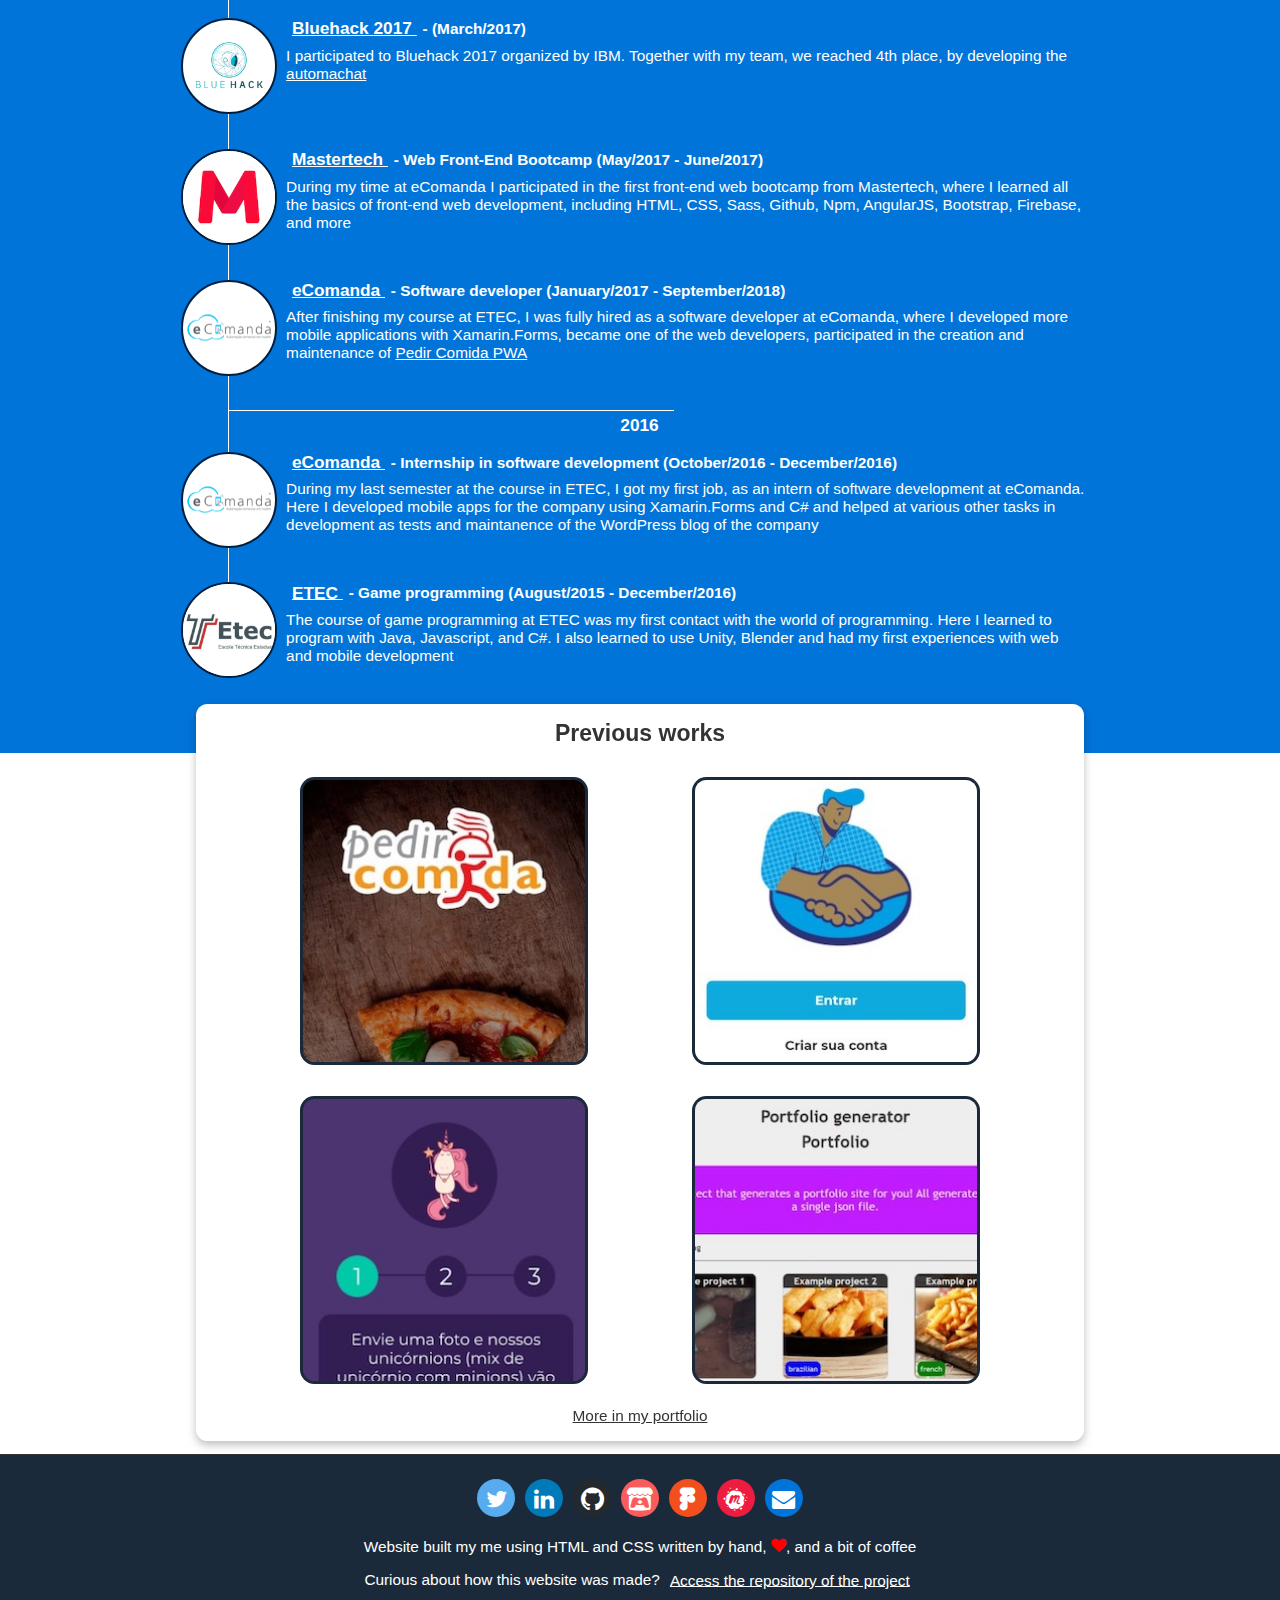
==== commit 8f9dbbb4: "Change default language" ====
--- a/index.html
+++ b/index.html
@@ -1,10 +1,10 @@
 <!DOCTYPE HTML>
-<html lang='pt-br'>
+<html lang='en-US'>
 
 <head>
   <meta charset='utf-8'>
-  <meta name='description' content='Site do Jonathan Santos'>
-  <meta http-equiv="Content-Language" content="pt-br">
+  <meta name='description' content='Jonathan Santos personal website'>
+  <meta http-equiv="Content-Language" content="en">
   <meta name='viewport' content='width=device-width, initial-scale=1, shrink-to-fit=no'>
   <link rel='apple-touch-icon' sizes='180x180' href='./assets/favicon/apple-touch-icon.png'>
   <link rel='icon' type='image/png' sizes='32x32' href='./assets/favicon/favicon-32x32.png'>
@@ -14,7 +14,7 @@
   <link rel='stylesheet' href='./assets/css/global.css'>
   <link rel='stylesheet' href='./assets/css/index.css'>
   <link rel='preload' href='./assets/icomoon/icomoon.ttf?9g6wqd' as='font' type='font/ttf' crossorigin='anonymous'>
-  <title>Jonathan Santos - Início</title>
+  <title>Jonathan Santos - Home</title>
 </head>
 
 <body>
@@ -22,7 +22,7 @@
 
   <header class='barra-navegacao'>
     <a href='/' class='logo' aria-hidden='true' tabindex='-1'>
-      <img src='./assets/img/logo.png' width='150' height='150' alt='uma imagem de pipoca com café'>
+      <img src='./assets/img/logo.png' width='150' height='150' alt='An image of popcorn with coffee'>
     </a>
 
     <span class='titulo' aria-hidden='true'>Jonathan Santos</span>
@@ -38,7 +38,7 @@
 
       <nav class='conteudo'>
         <div class='logo' aria-hidden='true'>
-          <img src='./assets/img/logo.png' width='150' height='150' alt='uma imagem de pipoca com café'>
+          <img src='./assets/img/logo.png' width='150' height='150' alt='An image of popcorn with coffee'>
         </div>
 
         <ul class='links'>
@@ -46,21 +46,21 @@
             <a href='/' class='link selecionado'>
               <i class='icone icon-home'></i>
 
-              <span class='texto'>Início</span>
+              <span class='texto'>Home</span>
             </a>
           </li>
 
           <li>
-            <a href='/contato' class='link'>
+            <a href='/contact' class='link'>
               <i class='icone icon-contacts'></i>
 
-              <span class='texto'>Contato</span>
+              <span class='texto'>Contact</span>
             </a>
           </li>
 
           <li>
-            <a href='https://drive.google.com/file/d/1KXNOMKRBc0easj4gXDCmsjiEWr4qERus/view?usp=sharing' class='link'
-              rel='noreferrer' target='_blank' aria-label='Currículo, abre um site externo em uma nova janela'>
+            <a href='https://drive.google.com/file/d/1m-au_XK6ncMwuiWBC9ks6Bt6kaDLqXIz/' class='link' rel='noreferrer'
+              target='_blank' aria-label='Curriculum, opens an external link in a new window'>
               <i class='icone icon-cv'></i>
 
               <span class='texto'>CV</span>
@@ -68,28 +68,28 @@
           </li>
 
           <li>
-            <a href='https://portfolio.jhow.io/' class='link' rel='noreferrer' target='_blank'
-              aria-label='Portfólio, abre um site externo em uma nova janela'>
+            <a href='/portfolio' class='link' rel='noreferrer' target='_blank'
+              aria-label='Portfolio, opens an external link in a new window'>
               <i class='icone icon-portfolio'></i>
 
-              <span class='texto'>Portfólio</span>
+              <span class='texto'>Portfolio</span>
             </a>
           </li>
 
           <li>
-            <a href='https://blog.jhow.io/pt/' class='link' rel='noreferrer' target='_blank'
-              aria-label='Blog, abre um site externo em uma nova janela'>
+            <a href='https://blog.jhow.io' class='link' rel='noreferrer' target='_blank'
+              aria-label='Blog, opens an external link in a new window'>
               <i class='icone icon-blog'></i>
 
-              <span class='texto' aria-label='Blógui'>Blog</span>
+              <span class='texto'>Blog</span>
             </a>
           </li>
 
           <li>
-            <a href='./en/' class='link com-icone' lang='en' aria-label='Change language to english'>
+            <a href='/pt-BR/' class='link com-icone' lang='pt-br' aria-label='Mudar língua para Português'>
               <i class='icone icon-language'></i>
 
-              <span class='texto'>English</span>
+              <span class='texto'>Português<span>
             </a>
           </li>
 
@@ -98,13 +98,13 @@
               <div class='modo-escuro'>
                 <i class='icone icon-light-off'></i>
 
-                <span class='texto'>Modo escuro</span>
+                <span class='texto'>Dark mode</span>
               </div>
 
               <div class='modo-claro' hidden>
                 <i class='icone icon-light-on'></i>
 
-                <span class='texto'>Modo claro</span>
+                <span class='texto'>Light mode</span>
               </div>
             </label>
           </div>
@@ -115,60 +115,59 @@
 
   <main class='conteudo-principal'>
     <section class='secao apresentacao'>
-      <img src='/assets/img/foto.jpg' alt='Foto do Jonathan Santos' width='150' height='150' class='foto'>
+      <img src='./assets/img/foto.jpg' alt='Jonathan Santos photo' width='150' height='150' class='foto'>
 
       <div class='informacoes'>
-        <h1 class='titulo' aria-label='Jonathan Santos, Desevolvedor Full Stack e desenvolvedor de jogos digitais'>
-          Desenvolvedor Web Full-stack /<br>Desenvolvedor de jogos digitais</h1>
-
-        <p class='texto'>Olá, me chamo Jonathan Santos (vulgo Jhow), sou uma pessoa apaixonada por tecnologia que adora
-          aprender e criar coisas novas. Tenho experiência em desenvolvimento de aplicações Web Front-End e Back-End,
-          desenvolvimento de aplicativos Mobile multi-plataforma, desenvolvimento de jogos Desktop e Mobile, Robótica e
-          até ensino desses assuntos para crianças e adolescentes.</p>
-
-        <p class='texto'>Também sou um entusiasta de software open source e além de desenvolvimento de software eu
-          também faço modelagem/animação 3D, edição de imagens e vetores, prototipação com Figma e sempre animado para
-          ajudar no que der e vier.</p>
+        <h1 class='titulo' aria-label='Jonathan Santos, Full Stack Web Developer, and Gamedev'>Full-stack Web
+          developer /<br>Gamedev</h1>
+
+        <p class='texto'>Hello there! I'm Jonathan Santos (also known as <span aria-label='Joe'>Jhow</span> by
+          some), a person who is in love with technology, and loves to learn and develop new things. I have
+          experience in the development of Front-End and Back-End Web applications, mobile apps,
+          mobile/desktop games, robotics, and even teaching of these subjects to children and teenagers.</p>
+
+        <p class='texto'>I'm also an open-source enthusiast, and beyond software development, I also do 3D
+          Modeling/Animation, image/vector editing, prototyping in Figma, and I'm always happy to help in what
+          I can.</p>
       </div>
     </section>
 
     <section class='secao competencias'>
       <div class='conteudo'>
-        <h2 class='titulo' aria-label='Linguagens de programação com que trabalho'>Linguagens de programação</h2>
+        <h2 class='titulo' aria-label='Programming languages I work with'>Programming languages</h2>
 
         <div class='linguagens'>
           <a class='linguagem javascript'
             href='https://github.com/jonathan-santos?tab=repositories&q=&type=&language=javascript' rel='noreferrer'
-            target='_blank'
-            aria-label='Meus projetos feitos com Java íscripti, abre um site externo em uma nova janela'>
+            target='_blank' aria-label='My projects made with Java script, opens an external link in a new window'>
             <i class='icone icon-javascript'></i>
           </a>
 
           <a class='linguagem typescript'
             href='https://github.com/jonathan-santos?tab=repositories&q=&type=&language=typescript' rel='noreferrer'
-            target='_blank' aria-label='Meus projetos feitos com táip scripti, abre um site externo em uma nova janela'>
+            target='_blank' aria-label='My projects made with Typescript, opens an external link in a new window'>
             <i class='icone icon-typescript'></i>
           </a>
 
           <a class='linguagem python'
             href='https://github.com/jonathan-santos?tab=repositories&q=&type=&language=python' rel='noreferrer'
-            target='_blank' aria-label='Meus projetos feitos com páiton, abre um site externo em uma nova janela'>
+            target='_blank' aria-label='My projects made with Python, opens an external link in a new window'>
             <i class='icone icon-python'></i>
           </a>
 
           <a class='linguagem csharp' href='https://github.com/jonathan-santos?tab=repositories&q=&type=&language=c%23'
             rel='noreferrer' target='_blank'
-            aria-label='Meus projetos feitos com C Sharp, abre um site externo em uma nova janela'>
+            aria-label='My projects made with C Sharp, opens an external link in a new window'>
             <i class='icone icon-csharp'></i>
           </a>
         </div>
 
-        <h2 class='titulo' aria-label='Ferramentas de desenvolvimento com que trabalho'>Tecnologias</h2>
+        <h2 class='titulo' aria-label='Development tools I work with'>Technologies</h2>
 
         <div class='campo campo-front-end'>
           <i class='icone icon-frontend'></i>
 
-          <h3 class='nome' aria-label='Ferramentas de desenvolvimento Front-End'>Front-End</h3>
+          <h3 class='nome' aria-label='Front-End tools'>Front-End</h3>
 
           <ul class='lista'>
             <li>React</li>
@@ -182,7 +181,7 @@
         <div class='campo campo-back-end'>
           <i class='icone icon-backend'></i>
 
-          <h3 class='nome' aria-label='Ferramentas de desenvolvimento Back-End'>Back-End</h3>
+          <h3 class='nome' aria-label='Back-End tools'>Back-End</h3>
 
           <ul class='lista'>
             <li>Node</li>
@@ -196,7 +195,7 @@
         <div class='campo campo-jogos'>
           <i class='icone icon-games'></i>
 
-          <h3 class='nome' aria-label='Ferramentas de desenvolvimento de jogos'>Jogos</h3>
+          <h3 class='nome' aria-label='Gamedev tools'>Gamedev</h3>
 
           <ul class='lista'>
             <li>Godot</li>
@@ -209,7 +208,7 @@
         <div class='campo campo-design'>
           <i class='icone icon-magic'></i>
 
-          <h3 class='nome' aria-label='Ferramentas de design'>Design</h3>
+          <h3 class='nome' aria-label='Design tools'>Design</h3>
 
           <ul class='lista'>
             <li>Figma</li>
@@ -222,16 +221,16 @@
     </section>
 
     <section class='secao experiencias'>
-      <h2 class='titulo' aria-label='Minha experiência profissional e educacional'>Minha experiência</h2>
+      <h2 class='titulo' aria-label='My educational and professional experiencies'>My experiences</h2>
 
       <input id='profissional' name='profissional' type='checkbox' checked hidden aria-hidden='true'>
 
       <input id='educacional' name='educacional' type='checkbox' checked hidden aria-hidden='true'>
 
       <div class='filtros' aria-hidden='true'>
-        <label class='filtro' for='profissional'>Profissional</label>
-
-        <label class='filtro' for='educacional'>Educacional</label>
+        <label class='filtro' for='profissional'>Professional</label>
+
+        <label class='filtro' for='educacional'>Educational</label>
       </div>
 
       <div class='lista'>
@@ -242,50 +241,55 @@
 
           <div class='experiencia educacional'>
             <a href='https://javascript.tv.br' rel='noreferrer' target='_blank' tabindex='-1' aria-hidden='true'>
-              <img src='assets/img/experiencias/fabio-vedovelli.jpg' alt='Foto do Fábio Vedovelli' width='150' height='150'
-                loading='lazy' class='imagem'>
+              <img src='./assets/img/experiencias/fabio-vedovelli.jpg' alt='Fábio Vedovelli Photo' width='150'
+                height='150' loading='lazy' class='imagem'>
             </a>
 
             <div class='informacoes'>
               <h4 class='titulo'>
                 <a href='https://javascript.tv.br' rel='noreferrer' target='_blank'
-                  aria-label='Aprenda a testar Aplicações Javascript, experiência educacional de Julho de 2021 até o Dezembro de 2021, abre um site externo em uma nova janela sobre o curso'>
-                  Aprenda a testar Aplicações Javascript
-                </a>
-
-                <span aria-hidden='true'>
-                  - <time datetime='2021-07'>(Julho/2021)</time>
-                  - <time datetime='2021-12'>(Dezembro/2021)</time>
+                  aria-label='Learn to test Javascript Applications, Educational experience at Game programming from July of 2021 to December of 2021, opens an external link in a new window about the course'>
+                  Learn to test Javascript Applications
+                </a>
+
+                <span aria-hidden='true'>
+                  - <time datetime='2021-07'>(July/2021)</time>
+                  - <time datetime='2021-12'>(December/2021)</time>
                 </span>
               </h4>
 
               <p class='descricao'>
-                Um curso abrangente sobre testes no ecossistema Javascript. Aprendi sobre testes unitários e testes de integração usando Jest, testes End to End com Cypress, TDD, boas práticas em testes, Configuração de CI e CD com o Github Actions e mais.
+                A deep course about testing in the Javascript ecosystem. I learned about unit and integration tests
+                using Jest, End-to-End tests with Cypress, TDD, tests good practices, CI and CD with Github Actions, and
+                more.
               </p>
             </div>
           </div>
 
           <div class='experiencia profissional'>
             <a href='https://getninjas.com.br' rel='noreferrer' target='_blank' tabindex='-1' aria-hidden='true'>
-              <img src='assets/img/experiencias/getninjas.png' alt='Logo do GetNinjas' width='150' height='150'
+              <img src='./assets/img/experiencias/getninjas.png' alt='GetNinjas logo' width='150' height='150'
                 loading='lazy' class='imagem'>
             </a>
 
             <div class='informacoes'>
               <h4 class='titulo'>
                 <a href='https://getninjas.com.br/' rel='noreferrer' target='_blank'
-                  aria-label='GetNinjas, experiência profissional de Março de 2021 até o momento, abre um site externo em uma nova janela sobre a empresa'>
+                  aria-label='Getninjas, professional experience from March of 2021 until the moment, opens an external link in a new window about the company'>
                   GetNinjas
                 </a>
 
                 <span aria-hidden='true'>
-                  - <time datetime='2021-03'>(Março/2021)</time>
-                  - <Ol></Ol> momento
+                  - <time datetime='2021-03'>(March/2021)</time>
+                  - the moment
                 </span>
               </h4>
 
               <p class='descricao'>
-                Atuando na manutenção e desenvolvimento de sistemas de Front-End na empresa, utilizando React, Next.js, Sass, Google Tag Manager, Docker e GraphQL. Participei na criação da nova página inicial do site, nova página de avaliação e colaborei na criação e evolução da nova arquitetura do site focado em clientes finais da empresa.
+                Working in the maintanance and development of Front-End systems, utilizing React, Next.js, Sass, Google
+                Tag Manager, Docker and GraphQL. I worked in the creation of the new home page, new survey pages and
+                helped in the creation and evolution of the architecture of the website focused in the final clients of
+                the company.
               </p>
             </div>
           </div>
@@ -296,48 +300,49 @@
 
           <div class='experiencia profissional'>
             <a href='http://megahack.com.br/' rel='noreferrer' target='_blank' tabindex='-1' aria-hidden='true'>
-              <img src='assets/img/experiencias/megahack.png' alt='Logo da Megahack' width='150' height='150'
+              <img src='/assets/img/experiencias/megahack.png' alt='Megahack logo' width='150' height='150'
                 loading='lazy' class='imagem' style='background-color: black'>
             </a>
 
             <div class='informacoes'>
               <h4 class='titulo'>
-                <a href='http://megahack.com.br/' rel='noreferrer' target='_blank' aria-label='Megahack 5.0'
-                  aria-label='Megahack 5.0, experiência profissional em novembro de 2020, abre um site externo em uma nova janela sobre o evento'>
+                <a href='http://megahack.com.br/' rel='noreferrer' target='_blank'
+                  aria-label='Megahack 5.0, professional experience from November of 2020, opens an external link in a new window about the event'>
                   Megahack 5.0
                 </a>
 
                 <span aria-hidden='true'>
-                  - <time datetime='2020-11'>(Novembro/2020)</time>
-                </span>
-              </h4>
-
-              <p class='descricao'>Eu participei do Megahack realizado online, participando do desafio do Mercado Pago
-              </p>
+                  - <time datetime='2020-11'>(November/2020)</time>
+                </span>
+              </h4>
+
+              <p class='descricao'>I participated in the online Megahack jointly organized by various
+                companies, like Uber, Renner, Orama, etc. I participated in the challenge from the
+                fintech Mercado Pago</p>
             </div>
           </div>
 
           <div class='experiencia educacional'>
             <a href='https://erickwendel.teachable.com/p/node-js-para-iniciantes-nodebr' rel='noreferrer' target='_blank' tabindex='-1' aria-hidden='true'>
-              <img src='assets/img/experiencias/ew.it.jpg' alt='EW.IT logo' width='150' height='150'
+              <img src='./assets/img/experiencias/ew.it.jpg' alt='EW.IT logo' width='150' height='150'
                 loading='lazy' class='imagem'>
             </a>
 
             <div class='informacoes'>
               <h4 class='titulo'>
                 <a href='https://erickwendel.teachable.com/p/node-js-para-iniciantes-nodebr' rel='noreferrer' target='_blank'
-                  aria-label='Imersão em desenvolvimento de APIs com Node.js By #NodeBR!, experiência educacional de Julho de 2021 até o Dezembro de 2021, abre um site externo em uma nova janela sobre o curso'>
-                  Imersão em desenvolvimento de APIs com Node.js By #NodeBR! 
-                </a>
-
-                <span aria-hidden='true'>
-                  - <time datetime='2020-10'>(Outubro/2021)</time>
-                  - <time datetime='2020-11'>(Novembro/2021)</time>
+                  aria-label='Imersion in API development with Node.js By #NodeBR!, Educational experience at Game programming from July of 2021 to December of 2021, opens an external link in a new window about the course'>
+                  Imersion in API development with Node.js By #NodeBR! 
+                </a>
+
+                <span aria-hidden='true'>
+                  - <time datetime='2020-10'>(October/2021)</time>
+                  - <time datetime='2020-11'>(November/2021)</time>
                 </span>
               </h4>
 
               <p class='descricao'>
-                Feito durante a quarentena, eu decidi aprender sobre desenvolvimento Back-End Web com Node.js e com este curso eu aprendi sobre Node.js, Hapi, SQL com PostgreSQL, NOSQL com MongoDB, Docker, TDD e mais.
+                Done during the Quarantine, I decided to learn about Back-End Web development with Node.js, and with this course, I've learned about Node.js, Hapi, SQL with PostgreSQL, NoSQL with MongoDB, Docker, TDD, and more.
               </p>
             </div>
           </div>
@@ -349,26 +354,25 @@
           <div class='experiencia profissional'>
             <a href='https://br.linkedin.com/company/supergeeks-brasil' rel='noreferrer' target='_blank' tabindex='-1'
               aria-hidden='true'>
-              <img src='assets/img/experiencias/supergeeks.png' alt='Logo da Supergeeks' width='150' height='150'
+              <img src='/assets/img/experiencias/supergeeks.png' alt='Supergeeks logo' width='150' height='150'
                 loading='lazy' class='imagem'>
             </a>
 
             <div class='informacoes'>
               <h4 class='titulo'>
                 <a href='https://br.linkedin.com/company/supergeeks-brasil' rel='noreferrer' target='_blank'
-                  aria-label='Supergeeks, experiência profissional como instrutor de Novembro de 2018 até Julho de 2020 , abre um site externo em uma nova janela sobre a empresa'>
-                  <span aria-label='Super guiquis'>Supergeeks</span>
-                </a>
-
-                <span aria-hidden='true'>
-                  - Instrutor <time datetime='2018-11'>(Novembro/2018 - </time><time
-                    datetime='2020-07'>Julho/2020)</time>
-                </span>
-              </h4>
-
-              <p>Fui contratado como instrutor para crianças e adolescentes para a Supergeeks, onde ensinei sobre
-                Programação, desenvolvimento Web, desenvolvimento de Games, IA, computação gráfica, robótica e mais.
-                Fiquei até Julho de 2020
+                  aria-label='Supergeeks, professional experience as instructor from November of 2018 to July of 2020, opens an external link in a new window about the company'>
+                  Supergeeks
+                </a>
+
+                <span aria-hidden='true'>
+                  - Instructor <time datetime='2018-11'>(November/2018 -</time><time
+                    datetime='2020-07'>July/2020)</time>
+                </span>
+              </h4>
+
+              <p class='descricao'>As an instructor for kids and teenagers, teaching about programming,
+                web development, game development, AI, CG, robotics, and more
               <p>
             </div>
           </div>
@@ -380,28 +384,26 @@
           <div class='experiencia profissional'>
             <a href='https://pt-br.facebook.com/events/107860659744974/' rel='noreferrer' target='_blank' tabindex='-1'
               aria-hidden='true'>
-              <img src='assets/img/experiencias/bluehack.png' alt='Logo da Bluehack' width='150' height='150'
+              <img src='/assets/img/experiencias/bluehack.png' alt='Bluehack logo' width='150' height='150'
                 loading='lazy' class='imagem' style='background-color: white'>
             </a>
 
             <div class='informacoes'>
               <h4 class='titulo'>
                 <a href='https://pt-br.facebook.com/events/107860659744974/' rel='noreferrer' target='_blank'
-                  aria-label='Bluehack, experiência profissional de Março de 2017, abre um site externo em uma nova janela sobre o evento'>
-                  <span aria-label='Blue hack 2017'>
-                    Bluehack <time datetime='2017'>2017</time>
-                  </span>
-                </a>
-
-                <span aria-hidden='true'>
-                  - <time datetime='2017-03'>(Março/2017)</time>
-                </span>
-              </h4>
-
-              <p>Eu partipei da Bluehack <time datetime='2017'>2017</time> e junto de meu time fiquei em 4º lugar, com o
-                desenvolvimento de um serviço de atendimento por chatbot com o <a
+                  aria-label='Bluehack 2017, professional experience from March of 2017, opens an external link in a new window about the event'>
+                  Bluehack <time datetime='2017'>2017</time>
+                </a>
+
+                <span aria-hidden='true'>
+                  - <time datetime='2017-03'>(March/2017)</time>
+                </span>
+              </h4>
+
+              <p>I participated to Bluehack <time datetime='2017'>2017</time> organized by IBM. Together
+                with my team, we reached 4th place, by developing the <a
                   href='https://portfolio.jhow.io/projects/servidor-bluehack-automachat/' rel='noreferrer'
-                  target='_blank' tabindex='-1'>Automachat</a>
+                  target='_blank' tabindex='-1'>automachat</a>
               <p>
             </div>
           </div>
@@ -409,26 +411,26 @@
           <div class='experiencia educacional'>
             <a href='https://www.linkedin.com/school/mastertech.tech/' rel='noreferrer' target='_blank' tabindex='-1'
               aria-hidden='true'>
-              <img src='assets/img/experiencias/mastertech.png' alt='Logo da Mastertech' width='150' height='150'
+              <img src='/assets/img/experiencias/mastertech.png' alt='Mastertech logo' width='150' height='150'
                 loading='lazy' class='imagem' style='background-color: white'>
             </a>
 
             <div class='informacoes'>
               <h4 class='titulo'>
                 <a href='https://www.linkedin.com/school/mastertech.tech/' rel='noreferrer' target='_blank'
-                  aria-label='Mastertech, experiência educacional em um Bootcamp de Front-End Web de Maio até Julho de 2017, abre um site externo em uma nova janela sobre a escola'>
+                  aria-label='Mastertech, educational experience in a Web Front-End Bootcamp from May of 2017 to June of 2017, opens an external link in a new window about the school'>
                   Mastertech
                 </a>
 
                 <span aria-hidden='true'>
-                  - Bootcamp Front-End Web <time datetime='2017-05'>(Maio/2017 - <time><time
-                        datetime='2017-07'>July/2017)</time>
-                </span>
-              </h4>
-
-              <p>Durante o meu tempo na eComanda eu participei do primeiro bootcamp de Front-End Web da Mastertech, onde
-                aprendi toda a base do desenvolvimento Front-End, incluindo HTML, CSS, Sass, Github, Npm, AngularJS,
-                Bootstrap, Firebase e mais
+                  - Web Front-End Bootcamp <time datetime='2017-05'>(May/2017 - </time> <time
+                    datetime='2017-06'>June/2017)</time>
+                </span>
+              </h4>
+
+              <p>During my time at eComanda I participated in the first front-end web bootcamp from
+                Mastertech, where I learned all the basics of front-end web development, including HTML,
+                CSS, Sass, Github, Npm, AngularJS, Bootstrap, Firebase, and more
               <p>
             </div>
           </div>
@@ -436,7 +438,7 @@
           <div class='experiencia profissional'>
             <a href='https://br.linkedin.com/company/ecomanda---automa%C3%A7%C3%A3o-comercial-em-nuvem' rel='noreferrer'
               target='_blank' tabindex='-1' aria-hidden='true'>
-              <img src='assets/img/experiencias/ecomanda.png' alt='Logo da eComanda' width='150' height='150'
+              <img src='/assets/img/experiencias/ecomanda.png' alt='eComanda logo' width='150' height='150'
                 loading='lazy' class='imagem' style='background-color: white'>
             </a>
 
@@ -444,21 +446,20 @@
               <h4 class='titulo'>
                 <a href='https://br.linkedin.com/company/ecomanda---automa%C3%A7%C3%A3o-comercial-em-nuvem'
                   rel='noreferrer' target='_blank'
-                  aria-label='eComanda, experiência profissional como Desenvolvedor de software de Janeiro de 2017 até Setembro de 2018, abre um site externo em uma nova janela sobre a empresa'>
+                  aria-label='eComanda, professional experience as a Software developer from January of 2017 to September of 2018, opens an external link in a new window about the company'>
                   eComanda
                 </a>
 
                 <span aria-hidden='true'>
-                  - Desenvolvedor de software <time datetime='2017-01'>(Janeiro/2017 - </time><time
-                    datetime='2018-09'>Setembro/2018)</time>
-                </span>
-              </h4>
-
-              <p>Após o término da ETEC, eu fui efetivado como desenvolvedor de software na eComanda, onde eu desenvolvi
-                mais aplicações com Xamarin.Forms, me tornei um dos desenvolvedores Web, onde participei na criação e
-                manutenção do <a href='https://beta.pedircomida.com.br' rel='noreferrer' target='_blank'
-                  tabindex='-1'>Pedir Comida PWA</a> e trabalhei no desenvolvimento de servidores da empresa com Asp.Net
-                Core
+                  - Software developer <time datetime='2017-01'>(January/2017</time> - <time
+                    datetime='2018-09'>September/2018)</time>
+                </span>
+              </h4>
+
+              <p>After finishing my course at ETEC, I was fully hired as a software developer at eComanda,
+                where I developed more mobile applications with Xamarin.Forms, became one of the web
+                developers, participated in the creation and maintenance of <a href='https://beta.pedircomida.com.br'
+                  rel='noreferrer' target='_blank' tabindex='-1'>Pedir Comida PWA</a>
               <p>
             </div>
           </div>
@@ -470,7 +471,7 @@
           <div class='experiencia profissional'>
             <a href='https://br.linkedin.com/company/ecomanda---automa%C3%A7%C3%A3o-comercial-em-nuvem' rel='noreferrer'
               target='_blank' tabindex='-1' aria-hidden='true'>
-              <img src='assets/img/experiencias/ecomanda.png' alt='Logo da eComanda' width='150' height='150'
+              <img src='/assets/img/experiencias/ecomanda.png' alt='eComanda logo' width='150' height='150'
                 loading='lazy' class='imagem' style='background-color: white'>
             </a>
 
@@ -478,19 +479,20 @@
               <h4 class='titulo'>
                 <a href='https://br.linkedin.com/company/ecomanda---automa%C3%A7%C3%A3o-comercial-em-nuvem'
                   rel='noreferrer' target='_blank'
-                  aria-label='eComanda, xperiência profissional como Desenvolvedor de software de Janeiro de 2017 até Setembro de 2018, abre um site externo em uma nova janela sobre a empresa'>
+                  aria-label='eComanda, professional experience as a Software developer from January of 2017 to September of 2018, opens an external link in a new window about the company'>
                   eComanda
                 </a>
 
                 <span aria-hidden='true'>
-                  - Estagiário em desenvolvimento de software <time datetime='2016-10'>(Outubro/2016 - </time><time
-                    datetime='2016-12'>Dezembro/2016)</time>
-                </span>
-              </h4>
-
-              <p>Durante o último semestre na ETEC eu consegui o meu primeiro emprego na eComanda, como estagiário em
-                desenvolvimento de software. Aqui eu desenvolvi aplicativos para a empresa usando Xamarin.Forms e C# e
-                auxiliei em outras tarefas de desenvolvimento como testes e manutenção do blog de Wordpress
+                  - Internship in software development <time datetime='2016-10'>(October/2016 -
+                  </time><time datetime='2016-12'>December/2016)</time>
+                </span>
+              </h4>
+
+              <p>During my last semester at the course in ETEC, I got my first job, as an intern of
+                software development at eComanda. Here I developed mobile apps for the company using
+                Xamarin.Forms and C# and helped at various other tasks in development as tests and
+                maintanence of the WordPress blog of the company
               <p>
             </div>
           </div>
@@ -498,26 +500,26 @@
           <div class='experiencia educacional'>
             <a href='https://www.cps.sp.gov.br/category/etec/' rel='noreferrer' target='_blank' tabindex='-1'
               aria-hidden='true'>
-              <img src='assets/img/experiencias/etec.png' alt='Logo da Etec' width='150' height='150' loading='lazy'
+              <img src='/assets/img/experiencias/etec.png' alt='Etec logo' width='150' height='150' loading='lazy'
                 class='imagem' style='background-color: white'>
             </a>
 
             <div class='informacoes'>
               <h4 class='titulo'>
                 <a href='https://www.cps.sp.gov.br/category/etec/' rel='noreferrer' target='_blank'
-                  aria-label='Etec, experiência educacional de ensino técnico em programação de jogos digitais de Agosto de 2015 até Dezembro de 2016, abre um site externo em uma nova janela sobre a escola'>
+                  aria-label='ETEC, Educational experience at Game programming from August of 2015 to December of 2016, opens an external link in a new window about the school'>
                   ETEC
                 </a>
 
                 <span aria-hidden='true'>
-                  - Programação de jogos digitais <time datetime='2015-08'>(Agosto/2015 - </time><time
-                    datetime='2016-12'>Dezembro/2016)</time>
-                </span>
-              </h4>
-
-              <p>O curso técnico de programação de jogos digitais da ETEC foi o meu primeiro contato com o mundo da
-                programação. Aqui eu aprendi a programar com Java, Javascript e C#, aprendi a usar o Unity e Blender e
-                tive a minha primeira experiência com Desenvolvimento Web e Mobile
+                  - Game programming <time datetime='2015-08'>(August/2015 - </time><time
+                    datetime='2016-12'>December/2016)</time>
+                </span>
+              </h4>
+
+              <p>The course of game programming at ETEC was my first contact with the world of
+                programming. Here I learned to program with Java, Javascript, and C#. I also learned to
+                use Unity, Blender and had my first experiences with web and mobile development
               <p>
             </div>
           </div>
@@ -527,62 +529,61 @@
 
     <section class='secao trabalhos'>
       <div class='conteudo'>
-        <h2 class='titulo' aria-label='Meus Trabalhos anteriores'>Trabalhos anteriores</h2>
+        <h2 class='titulo' aria-label='My previous Works'>Previous works</h2>
 
         <a class='trabalho' href='https://portfolio.jhow.io/projects/pedir-comida/' target='_blank' rel='noreferrer'
-          aria-label='Pedir Comida PWA, abre um site externo em uma nova janela sobre o projeto'>
-          <img class='imagem' src='./assets/img/trabalhos/pedir-comida-pwa.jpg' width='280' height='280'
-            alt='Imagem do Pedir Comida PWA' loading='lazy'>
+          aria-label='Pedir Comida PWA, opens an external link in a new window about the project'>
+          <img class='imagem' src='./assets/img/trabalhos/pedir-comida-pwa.jpg' alt='Imagem do Pedir Comida PWA'
+            width='280' height='280' loading='lazy'>
 
           <figcaption class='detalhes'>
             <h3 class='nome'>Pedir Comida PWA</h3>
 
-            <p class='texto'>Projeto que participei no meu tempo na eComanda, feito com React JS e Typescript, meu
-              primeiro PWA</p>
+            <p class='texto'>Project I participated at my time in eComanda, made with React, Typescript. My
+              first PWA</p>
           </figcaption>
         </a>
 
         <a class='trabalho' href='https://portfolio.jhow.io/projects/pague-ze/' target='_blank' rel='noreferrer'
-          aria-label='Pague Zé, abre um site externo em uma nova janela sobre o projeto'>
+          aria-label='Pague Zé, opens an external link in a new window about the project'>
           <img class='imagem' src='./assets/img/trabalhos/pague-ze.jpg' alt='Imagem do Pague Zé' width='280'
             height='280' loading='lazy'>
 
           <figcaption class='detalhes'>
             <h3 class='nome'>Pague Zé</h3>
 
-            <p class='texto'>Projeto que criei durante o Megahack 5.0, feito com React.js e CSS escrito á mão por mim
-            </p>
+            <p class='texto'>Project I created during the Megahack 5.0, made with React.js and CSS writen by
+              hand</p>
           </figcaption>
         </a>
 
         <a class='trabalho' href='https://portfolio.jhow.io/projects/unicornio-adivinha-app/' target='_blank'
-          rel='noreferrer' aria-label='Unicórnio Adivinha, abre um site externo em uma nova janela sobre o projeto'>
+          rel='noreferrer' aria-label='Unicórnio Adivinha, opens an external link in a new window about the project'>
           <img class='imagem' src='./assets/img/trabalhos/unicornio-adivinha-app.jpg'
             alt='Imagem do Unicórnio Adivinha App' width='280' height='280' loading='lazy'>
 
           <figcaption class='detalhes'>
             <h3 class='nome'>Unicórnio Adivinha App</h3>
 
-            <p class='texto'>App feito totalmente por mim usando React Native e com prototipação de design usando o
-              Figma. Reconhece as emoções de uma pessoa a partir de uma foto</p>
+            <p class='texto'>Mobile app made by me using React Native and prototyping in Figma. Recognize
+              the emotion of a person with a photo</p>
           </figcaption>
         </a>
 
         <a class='trabalho' href='https://portfolio.jhow.io/projects/portfolio-generator/' target='_blank'
-          rel='noreferrer' aria-label='Portfolio Generator, abre um site externo em uma nova janela sobre o projeto'>
+          rel='noreferrer' aria-label='Portfolio Generator, opens an external link in a new window about the project'>
           <img class='imagem' src='./assets/img/trabalhos/portfolio-generator.jpg' alt='Imagem do portfolio generator'
             width='280' height='280' loading='lazy'>
 
           <figcaption class='detalhes'>
-            <h3 class='nome'>Portfolio <span aria-label='dienereitor'>generator</span></h3>
-
-            <p class='texto'>Um gerador de portfólios constrúido com Eleventy e um tema feito a mão por mim</p>
+            <h3 class='nome'>Portfolio generator</h3>
+
+            <p class='texto'>A portfolio website gererator built with 11ty</p>
           </figcaption>
         </a>
 
         <p class='link-portfolio'>
-          <a href='https://portfolio.jhow.io/' rel='noreferrer' target='_blank'
-            aria-label='Mais no meu portfólio, abre um site externo em uma nova janela'>Mais no meu portfólio</a>
+          <a href='https://portfolio.jhow.io' rel='noreferrer' target='_blank'>More in my portfolio</a>
         </p>
       </div>
     </section>
@@ -593,63 +594,63 @@
       <ul class='redes-sociais'>
         <li>
           <a href='https://twitter.com/pipocaCafeinada' rel='noreferrer' target='_blank'
-            aria-label='Meu Twitter, abre um site externo em uma nova janela' class='rede twitter'>
+            aria-label='My Twitter, opens an external link in a new window' class='rede twitter'>
             <i class='icon-twitter'></i>
           </a>
         </li>
 
         <li>
           <a href='https://linkedin.com/in/jonathan-santos-dev' rel='noreferrer' target='_blank'
-            aria-label='Meu Linkedin, abre um site externo em uma nova janela' class='rede linkedin'>
+            aria-label='My Linkedin, opens an external link in a new window' class='rede linkedin'>
             <i class='icon-linkedin'></i>
           </a>
         </li>
 
         <li>
           <a href='https://github.com/jonathan-santos' rel='noreferrer' target='_blank'
-            aria-label='Meu Guitirâbi, abre um site externo em uma nova janela' class='rede github'>
+            aria-label='My Github, opens an external link in a new window' class='rede github'>
             <i class='icon-github'></i>
           </a>
         </li>
 
         <li>
           <a href='https://caffeinatedpopcorn.itch.io' rel='noreferrer' target='_blank'
-            aria-label='Meu Itch.io, abre um site externo em uma nova janela' class='rede itchio'>
+            aria-label='My Itch.io, opens an external link in a new window' class='rede itchio'>
             <i class='icon-itchio'></i>
           </a>
         </li>
-
-        <div class='quebra-linha' aria-hidden='true'></div>
 
         <li>
           <a href='https://figma.com/@jhow' rel='noreferrer' target='_blank'
-            aria-label='Meu perfil do Figma, abre um site externo em uma nova janela' class='rede figma'>
+            aria-label='My Figma account, opens an external link in a new window' class='rede figma'>
             <i class='icon-figma'></i>
           </a>
         </li>
+
+        <div class='quebra-linha' aria-hidden='true'></div>
 
         <li>
           <a href='https://meetup.com/pt-BR/members/233061469/' rel='noreferrer' target='_blank'
-            aria-label='Meu perfil Meetup, abre um site externo em uma nova janela' class='rede meetup'>
+            aria-label='My Meetup account, opens an external link in a new window' class='rede meetup'>
             <i class='icon-meetup'></i>
           </a>
         </li>
 
         <li>
-          <a href='mailto:jonathan.santosaugusto@gmail.com' rel='noreferrer' aria-label='Meu Email' class='rede email'>
+          <a href='mailto:jonathan.santosaugusto@gmail.com' rel='noreferrer' aria-label='My Email' class='rede email'>
             <i class='icon-email'></i>
           </a>
         </li>
       </ul>
     </nav>
 
-    <p class='texto'>Site feito por mim utilizando HTML e CSS escritos á mão, <span hidden>amor</span> <i
-        class='icon-heart'></i>, e um pouco de café</p>
-
-    <p class='texto'>Curiosidade de como esse site foi feito? <a
+    <p class='texto'>Website built my me using HTML and CSS written by hand, <span hidden>love</span> <i
+        class='icon-heart'></i>, and a bit of coffee</p>
+
+    <p class='texto'>Curious about how this website was made? <a
         href='https://github.com/jonathan-santos/jonathan-santos.github.io' rel='noreferrer' target='_blank'
-        aria-label='Repositório do projeto do site que está acessando, abre um site externo em uma nova janela'>Acesse o
-        repositório do projeto</a></p>
+        aria-label="Repository of the project of of website you're acessing, opens an external link in a new window">Access
+        the repository of the project</a></p>
   </footer>
 </body>
 
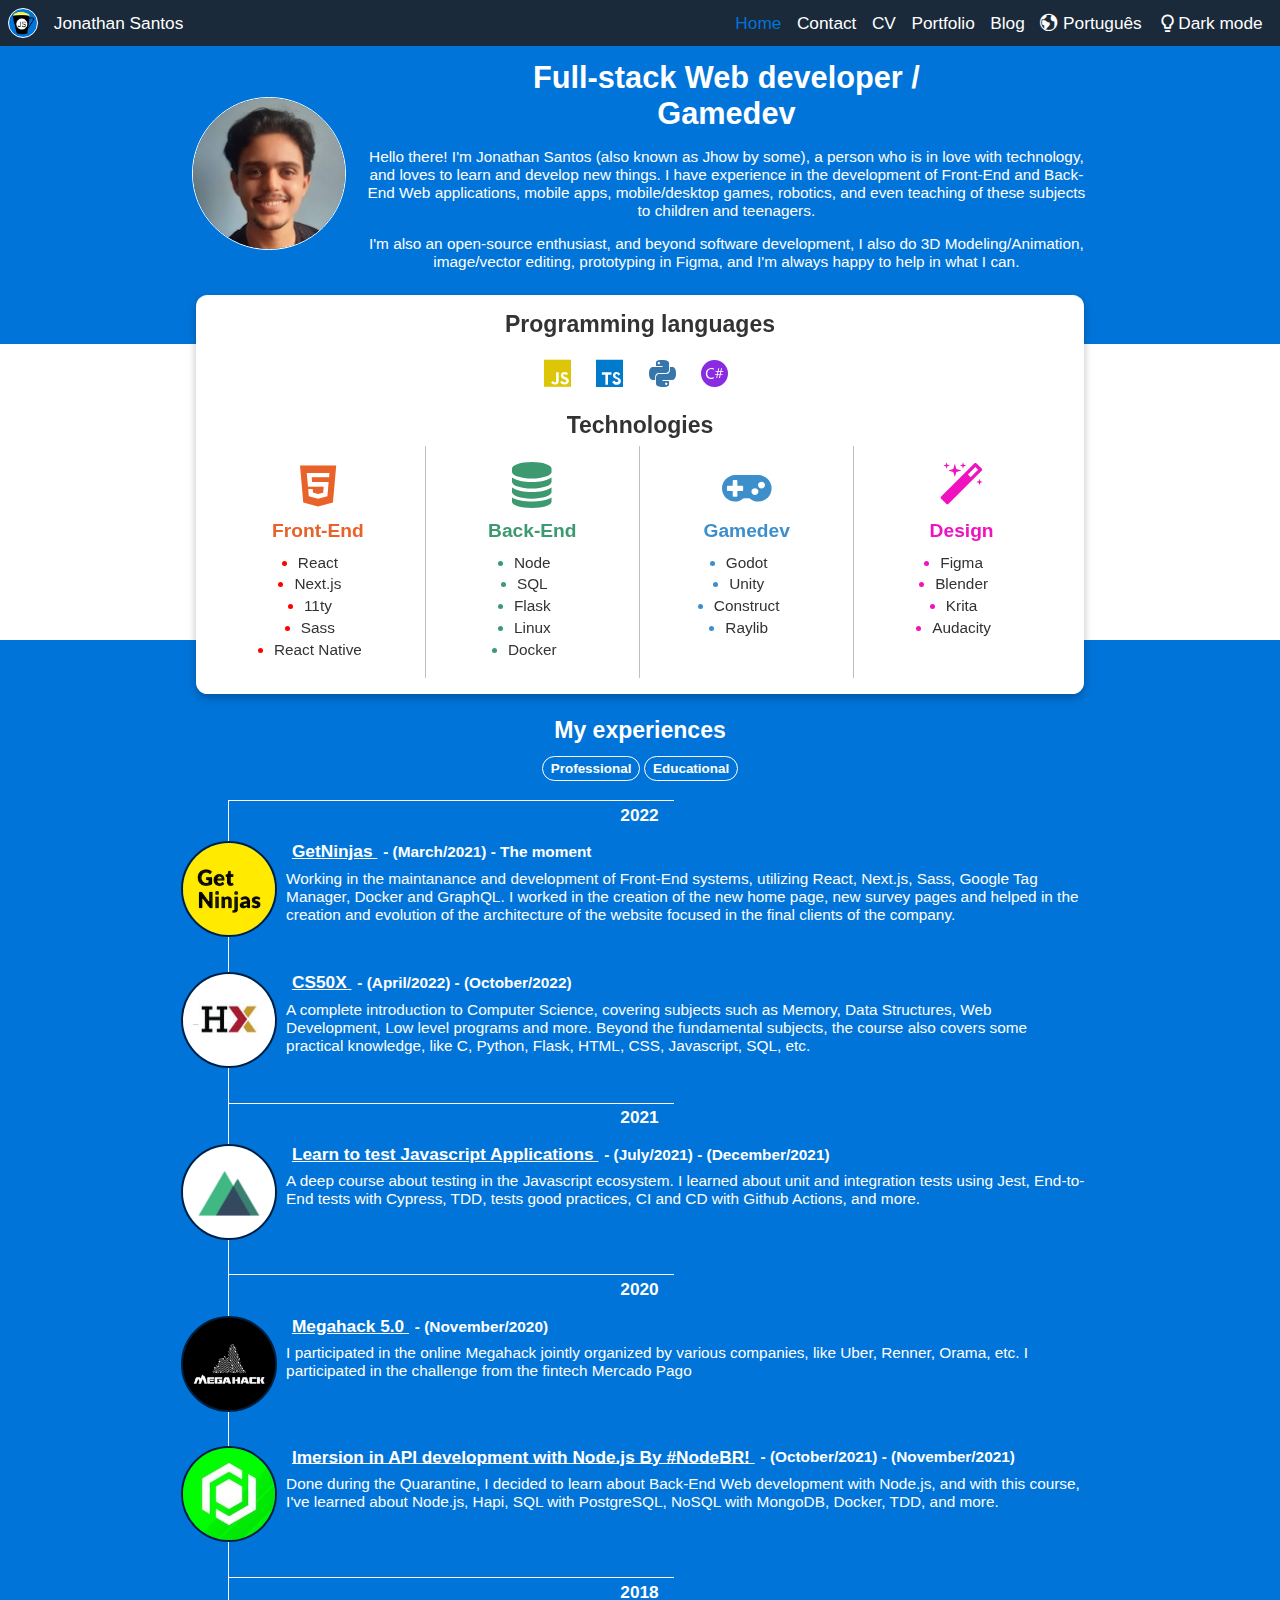
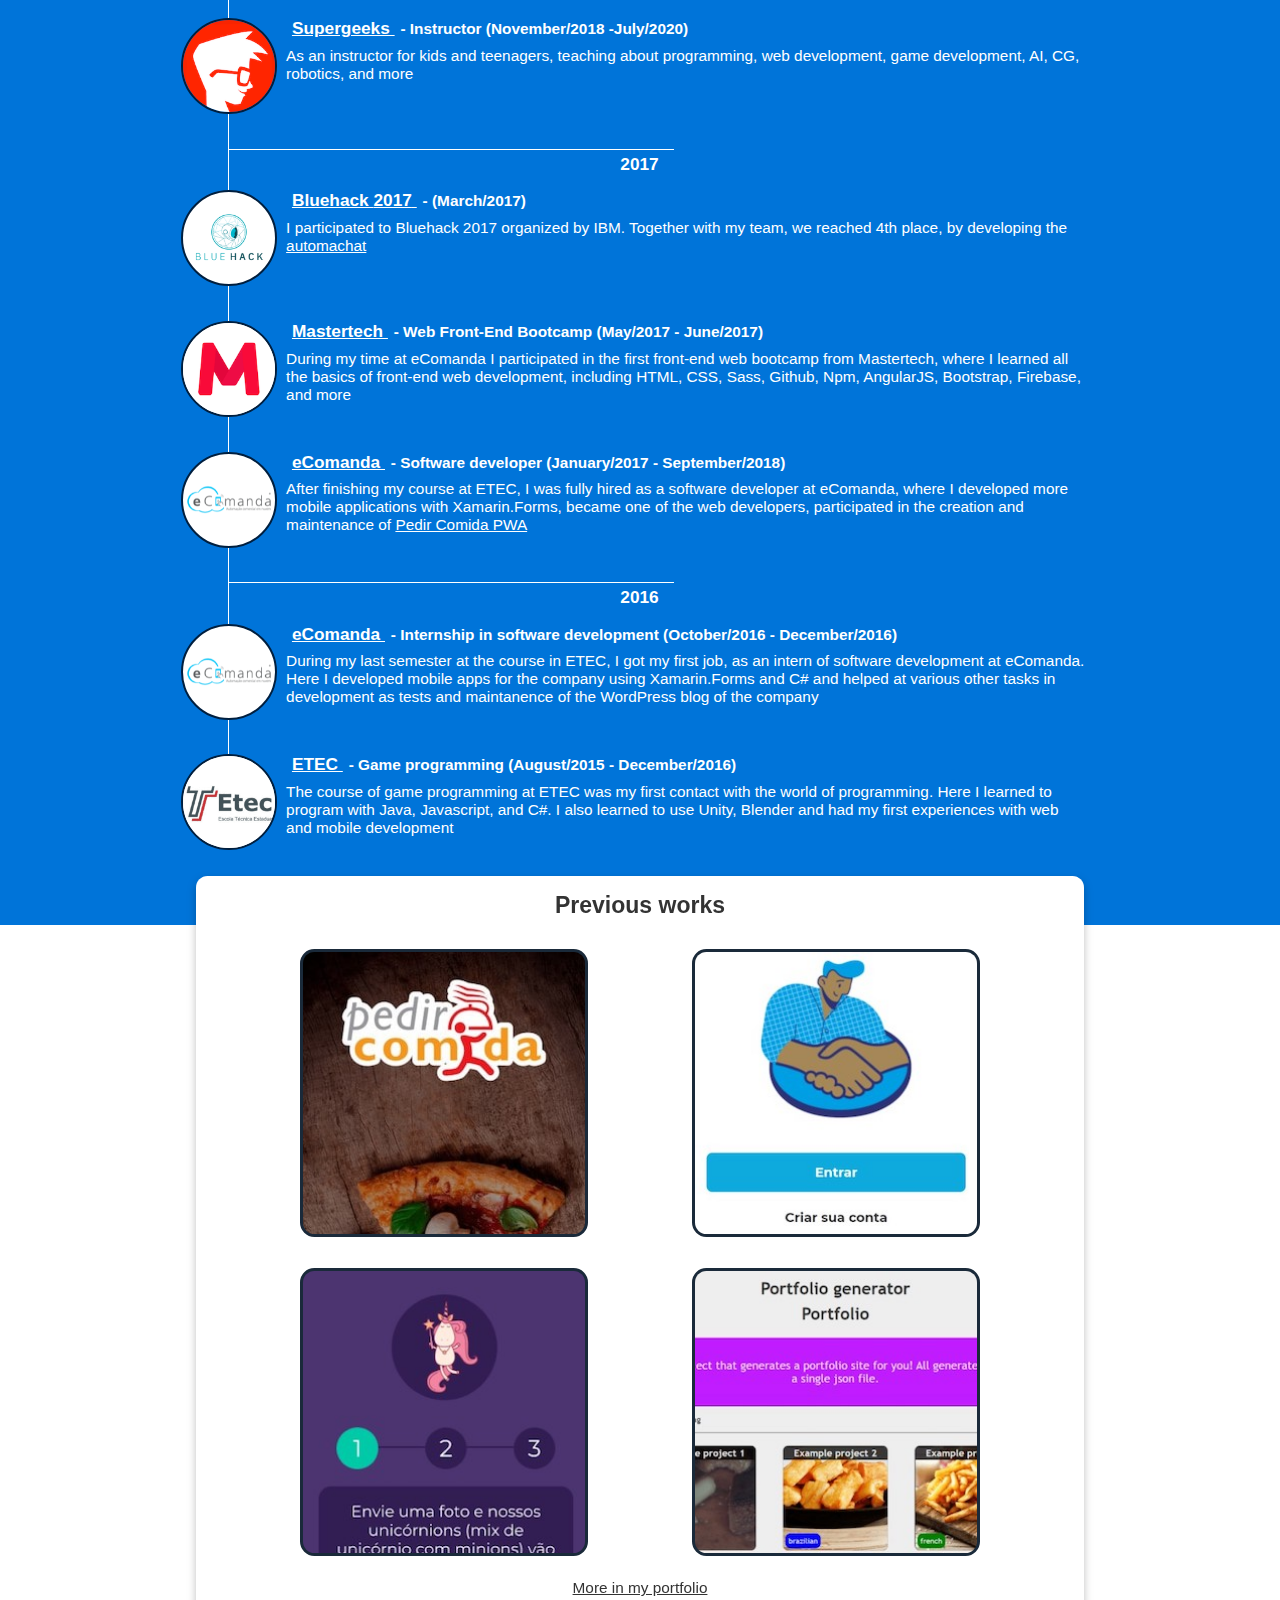
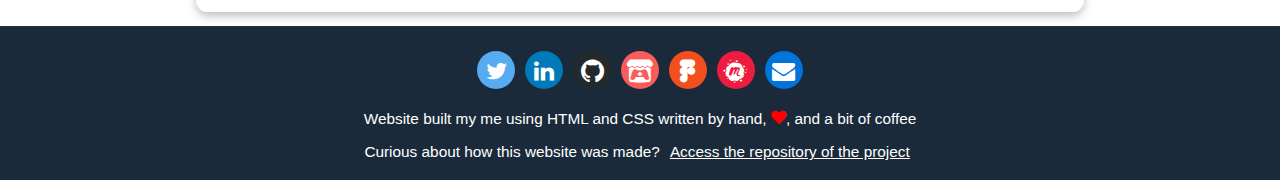
==== commit 7feb4580: "Update experiences" ====
--- a/index.html
+++ b/index.html
@@ -115,7 +115,7 @@
 
   <main class='conteudo-principal'>
     <section class='secao apresentacao'>
-      <img src='./assets/img/foto.jpg' alt='Jonathan Santos photo' width='150' height='150' class='foto'>
+      <img src='./assets/img/photo.jpg' alt='Jonathan Santos photo' width='150' height='150' class='foto'>
 
       <div class='informacoes'>
         <h1 class='titulo' aria-label='Jonathan Santos, Full Stack Web Developer, and Gamedev'>Full-stack Web
@@ -171,10 +171,10 @@
 
           <ul class='lista'>
             <li>React</li>
-            <li>React Native</li>
             <li>Next.js</li>
             <li>11ty</li>
             <li>Sass</li>
+            <li>React Native</li>
           </ul>
         </div>
 
@@ -186,7 +186,7 @@
           <ul class='lista'>
             <li>Node</li>
             <li>SQL</li>
-            <li>MongoDB</li>
+            <li>Flask</li>
             <li>Linux</li>
             <li>Docker</li>
           </ul>
@@ -236,39 +236,12 @@
       <div class='lista'>
         <div class='lista-interno'>
           <h3 class='ano profissional educacional'>
-            <time datetime='2021'>2021</time>
+            <time datetime='2022'>2022</time>
           </h3>
-
-          <div class='experiencia educacional'>
-            <a href='https://javascript.tv.br' rel='noreferrer' target='_blank' tabindex='-1' aria-hidden='true'>
-              <img src='./assets/img/experiencias/fabio-vedovelli.jpg' alt='Fábio Vedovelli Photo' width='150'
-                height='150' loading='lazy' class='imagem'>
-            </a>
-
-            <div class='informacoes'>
-              <h4 class='titulo'>
-                <a href='https://javascript.tv.br' rel='noreferrer' target='_blank'
-                  aria-label='Learn to test Javascript Applications, Educational experience at Game programming from July of 2021 to December of 2021, opens an external link in a new window about the course'>
-                  Learn to test Javascript Applications
-                </a>
-
-                <span aria-hidden='true'>
-                  - <time datetime='2021-07'>(July/2021)</time>
-                  - <time datetime='2021-12'>(December/2021)</time>
-                </span>
-              </h4>
-
-              <p class='descricao'>
-                A deep course about testing in the Javascript ecosystem. I learned about unit and integration tests
-                using Jest, End-to-End tests with Cypress, TDD, tests good practices, CI and CD with Github Actions, and
-                more.
-              </p>
-            </div>
-          </div>
 
           <div class='experiencia profissional'>
             <a href='https://getninjas.com.br' rel='noreferrer' target='_blank' tabindex='-1' aria-hidden='true'>
-              <img src='./assets/img/experiencias/getninjas.png' alt='GetNinjas logo' width='150' height='150'
+              <img src='./assets/img/experiences/getninjas.png' alt='GetNinjas logo' width='150' height='150'
                 loading='lazy' class='imagem'>
             </a>
 
@@ -281,7 +254,7 @@
 
                 <span aria-hidden='true'>
                   - <time datetime='2021-03'>(March/2021)</time>
-                  - the moment
+                  - The moment
                 </span>
               </h4>
 
@@ -294,13 +267,73 @@
             </div>
           </div>
 
+          <div class='experiencia educacional'>
+            <a href='https://cs50.harvard.edu/x/2022/' rel='noreferrer' target='_blank' tabindex='-1'
+              aria-hidden='true'>
+              <img src='./assets/img/experiences/harvardx.jpg' alt='HarvardX Logo' width='150' height='150'
+                loading='lazy' class='imagem'>
+            </a>
+
+            <div class='informacoes'>
+              <h4 class='titulo'>
+                <a href='https://cs50.harvard.edu/x/2022/' rel='noreferrer' target='_blank'
+                  aria-label='Learn to test Javascript Applications, Educational experience at Game programming from July of 2021 to December of 2021, opens an external link in a new window about the course'>
+                  CS50X
+                </a>
+
+                <span aria-hidden='true'>
+                  - <time datetime='2022-04'>(April/2022)</time>
+                  - <time datetime='2022-10'>(October/2022)</time>
+                </span>
+              </h4>
+
+              <p class='descricao'>
+                A complete introduction to Computer Science, covering subjects such as Memory, Data
+                Structures, Web Development, Low level programs and more. Beyond the
+                fundamental subjects, the course also covers some practical knowledge, like C, Python, Flask,
+                HTML, CSS, Javascript, SQL, etc.
+              </p>
+            </div>
+          </div>
+
+          <h3 class='ano profissional educacional'>
+            <time datetime='2021'>2021</time>
+          </h3>
+
+          <div class='experiencia educacional'>
+            <a href='https://javascript.tv.br' rel='noreferrer' target='_blank' tabindex='-1' aria-hidden='true'>
+              <img src='./assets/img/experiences/javascript-tv-br.png' alt='Javascript TV Logo' width='150' height='150'
+                loading='lazy' class='imagem'>
+            </a>
+
+            <div class='informacoes'>
+              <h4 class='titulo'>
+                <a href='https://javascript.tv.br' rel='noreferrer' target='_blank'
+                  aria-label='Learn to test Javascript Applications, Educational experience at Game programming from July of 2021 to December of 2021, opens an external link in a new window about the course'>
+                  Learn to test Javascript Applications
+                </a>
+
+                <span aria-hidden='true'>
+                  - <time datetime='2021-07'>(July/2021)</time>
+                  - <time datetime='2021-12'>(December/2021)</time>
+                </span>
+              </h4>
+
+              <p class='descricao'>
+                A deep course about testing in the Javascript ecosystem. I learned about unit and integration tests
+                using Jest, End-to-End tests with Cypress, TDD, tests good practices, CI and CD with Github Actions, and
+                more.
+              </p>
+            </div>
+          </div>
+
           <h3 class='ano profissional'>
             <time datetime='2020'>2020</time>
           </h3>
 
           <div class='experiencia profissional'>
             <a href='http://megahack.com.br/' rel='noreferrer' target='_blank' tabindex='-1' aria-hidden='true'>
-              <img src='/assets/img/experiencias/megahack.png' alt='Megahack logo' width='150' height='150'
+              <img src='/assets/img/experiences/megahack.png' alt='Megahack logo' width='150' height='150'
                 loading='lazy' class='imagem' style='background-color: black'>
             </a>
 
@@ -323,16 +356,18 @@
           </div>
 
           <div class='experiencia educacional'>
-            <a href='https://erickwendel.teachable.com/p/node-js-para-iniciantes-nodebr' rel='noreferrer' target='_blank' tabindex='-1' aria-hidden='true'>
-              <img src='./assets/img/experiencias/ew.it.jpg' alt='EW.IT logo' width='150' height='150'
-                loading='lazy' class='imagem'>
-            </a>
-
-            <div class='informacoes'>
-              <h4 class='titulo'>
-                <a href='https://erickwendel.teachable.com/p/node-js-para-iniciantes-nodebr' rel='noreferrer' target='_blank'
+            <a href='https://erickwendel.teachable.com/p/node-js-para-iniciantes-nodebr' rel='noreferrer'
+              target='_blank' tabindex='-1' aria-hidden='true'>
+              <img src='./assets/img/experiences/ew.it.jpg' alt='EW.IT logo' width='150' height='150' loading='lazy'
+                class='imagem'>
+            </a>
+
+            <div class='informacoes'>
+              <h4 class='titulo'>
+                <a href='https://erickwendel.teachable.com/p/node-js-para-iniciantes-nodebr' rel='noreferrer'
+                  target='_blank'
                   aria-label='Imersion in API development with Node.js By #NodeBR!, Educational experience at Game programming from July of 2021 to December of 2021, opens an external link in a new window about the course'>
-                  Imersion in API development with Node.js By #NodeBR! 
+                  Imersion in API development with Node.js By #NodeBR!
                 </a>
 
                 <span aria-hidden='true'>
@@ -342,7 +377,9 @@
               </h4>
 
               <p class='descricao'>
-                Done during the Quarantine, I decided to learn about Back-End Web development with Node.js, and with this course, I've learned about Node.js, Hapi, SQL with PostgreSQL, NoSQL with MongoDB, Docker, TDD, and more.
+                Done during the Quarantine, I decided to learn about Back-End Web development with Node.js, and with
+                this course, I've learned about Node.js, Hapi, SQL with PostgreSQL, NoSQL with MongoDB, Docker, TDD, and
+                more.
               </p>
             </div>
           </div>
@@ -354,7 +391,7 @@
           <div class='experiencia profissional'>
             <a href='https://br.linkedin.com/company/supergeeks-brasil' rel='noreferrer' target='_blank' tabindex='-1'
               aria-hidden='true'>
-              <img src='/assets/img/experiencias/supergeeks.png' alt='Supergeeks logo' width='150' height='150'
+              <img src='/assets/img/experiences/supergeeks.png' alt='Supergeeks logo' width='150' height='150'
                 loading='lazy' class='imagem'>
             </a>
 
@@ -384,7 +421,7 @@
           <div class='experiencia profissional'>
             <a href='https://pt-br.facebook.com/events/107860659744974/' rel='noreferrer' target='_blank' tabindex='-1'
               aria-hidden='true'>
-              <img src='/assets/img/experiencias/bluehack.png' alt='Bluehack logo' width='150' height='150'
+              <img src='/assets/img/experiences/bluehack.png' alt='Bluehack logo' width='150' height='150'
                 loading='lazy' class='imagem' style='background-color: white'>
             </a>
 
@@ -401,8 +438,7 @@
               </h4>
 
               <p>I participated to Bluehack <time datetime='2017'>2017</time> organized by IBM. Together
-                with my team, we reached 4th place, by developing the <a
-                  href='https://portfolio.jhow.io/projects/servidor-bluehack-automachat/' rel='noreferrer'
+                with my team, we reached 4th place, by developing the <a href='/portfolio/projects/9/' rel='noreferrer'
                   target='_blank' tabindex='-1'>automachat</a>
               <p>
             </div>
@@ -411,7 +447,7 @@
           <div class='experiencia educacional'>
             <a href='https://www.linkedin.com/school/mastertech.tech/' rel='noreferrer' target='_blank' tabindex='-1'
               aria-hidden='true'>
-              <img src='/assets/img/experiencias/mastertech.png' alt='Mastertech logo' width='150' height='150'
+              <img src='/assets/img/experiences/mastertech.png' alt='Mastertech logo' width='150' height='150'
                 loading='lazy' class='imagem' style='background-color: white'>
             </a>
 
@@ -438,7 +474,7 @@
           <div class='experiencia profissional'>
             <a href='https://br.linkedin.com/company/ecomanda---automa%C3%A7%C3%A3o-comercial-em-nuvem' rel='noreferrer'
               target='_blank' tabindex='-1' aria-hidden='true'>
-              <img src='/assets/img/experiencias/ecomanda.png' alt='eComanda logo' width='150' height='150'
+              <img src='/assets/img/experiences/ecomanda.png' alt='eComanda logo' width='150' height='150'
                 loading='lazy' class='imagem' style='background-color: white'>
             </a>
 
@@ -471,7 +507,7 @@
           <div class='experiencia profissional'>
             <a href='https://br.linkedin.com/company/ecomanda---automa%C3%A7%C3%A3o-comercial-em-nuvem' rel='noreferrer'
               target='_blank' tabindex='-1' aria-hidden='true'>
-              <img src='/assets/img/experiencias/ecomanda.png' alt='eComanda logo' width='150' height='150'
+              <img src='/assets/img/experiences/ecomanda.png' alt='eComanda logo' width='150' height='150'
                 loading='lazy' class='imagem' style='background-color: white'>
             </a>
 
@@ -500,7 +536,7 @@
           <div class='experiencia educacional'>
             <a href='https://www.cps.sp.gov.br/category/etec/' rel='noreferrer' target='_blank' tabindex='-1'
               aria-hidden='true'>
-              <img src='/assets/img/experiencias/etec.png' alt='Etec logo' width='150' height='150' loading='lazy'
+              <img src='/assets/img/experiences/etec.png' alt='Etec logo' width='150' height='150' loading='lazy'
                 class='imagem' style='background-color: white'>
             </a>
 
@@ -531,10 +567,10 @@
       <div class='conteudo'>
         <h2 class='titulo' aria-label='My previous Works'>Previous works</h2>
 
-        <a class='trabalho' href='https://portfolio.jhow.io/projects/pedir-comida/' target='_blank' rel='noreferrer'
+        <a class='trabalho' href='/portfolio/projects/0/' target='_blank' rel='noreferrer'
           aria-label='Pedir Comida PWA, opens an external link in a new window about the project'>
-          <img class='imagem' src='./assets/img/trabalhos/pedir-comida-pwa.jpg' alt='Imagem do Pedir Comida PWA'
-            width='280' height='280' loading='lazy'>
+          <img class='imagem' src='./assets/img/works/pedir-comida-pwa.jpg' alt='Imagem do Pedir Comida PWA' width='280'
+            height='280' loading='lazy'>
 
           <figcaption class='detalhes'>
             <h3 class='nome'>Pedir Comida PWA</h3>
@@ -544,10 +580,10 @@
           </figcaption>
         </a>
 
-        <a class='trabalho' href='https://portfolio.jhow.io/projects/pague-ze/' target='_blank' rel='noreferrer'
+        <a class='trabalho' href='/portfolio/projects/1/' target='_blank' rel='noreferrer'
           aria-label='Pague Zé, opens an external link in a new window about the project'>
-          <img class='imagem' src='./assets/img/trabalhos/pague-ze.jpg' alt='Imagem do Pague Zé' width='280'
-            height='280' loading='lazy'>
+          <img class='imagem' src='./assets/img/works/pague-ze.jpg' alt='Imagem do Pague Zé' width='280' height='280'
+            loading='lazy'>
 
           <figcaption class='detalhes'>
             <h3 class='nome'>Pague Zé</h3>
@@ -557,10 +593,10 @@
           </figcaption>
         </a>
 
-        <a class='trabalho' href='https://portfolio.jhow.io/projects/unicornio-adivinha-app/' target='_blank'
-          rel='noreferrer' aria-label='Unicórnio Adivinha, opens an external link in a new window about the project'>
-          <img class='imagem' src='./assets/img/trabalhos/unicornio-adivinha-app.jpg'
-            alt='Imagem do Unicórnio Adivinha App' width='280' height='280' loading='lazy'>
+        <a class='trabalho' href='/portfolio/projects/10/' target='_blank' rel='noreferrer'
+          aria-label='Unicórnio Adivinha, opens an external link in a new window about the project'>
+          <img class='imagem' src='./assets/img/works/unicornio-adivinha-app.jpg' alt='Imagem do Unicórnio Adivinha App'
+            width='280' height='280' loading='lazy'>
 
           <figcaption class='detalhes'>
             <h3 class='nome'>Unicórnio Adivinha App</h3>
@@ -570,9 +606,9 @@
           </figcaption>
         </a>
 
-        <a class='trabalho' href='https://portfolio.jhow.io/projects/portfolio-generator/' target='_blank'
-          rel='noreferrer' aria-label='Portfolio Generator, opens an external link in a new window about the project'>
-          <img class='imagem' src='./assets/img/trabalhos/portfolio-generator.jpg' alt='Imagem do portfolio generator'
+        <a class='trabalho' href='/portfolio/projects/5/' target='_blank' rel='noreferrer'
+          aria-label='Portfolio Generator, opens an external link in a new window about the project'>
+          <img class='imagem' src='./assets/img/works/portfolio-generator.jpg' alt='Imagem do portfolio generator'
             width='280' height='280' loading='lazy'>
 
           <figcaption class='detalhes'>
@@ -583,7 +619,7 @@
         </a>
 
         <p class='link-portfolio'>
-          <a href='https://portfolio.jhow.io' rel='noreferrer' target='_blank'>More in my portfolio</a>
+          <a href='/portfolio' rel='noreferrer' target='_blank'>More in my portfolio</a>
         </p>
       </div>
     </section>
@@ -654,4 +690,4 @@
   </footer>
 </body>
 
-</html>+</html>
--- a/assets/css/global.css
+++ b/assets/css/global.css
@@ -1,35 +1,34 @@
 :root {
   font-size: 60%;
-  --cor-primaria: #0074D9;
-  --cor-primaria-escura: #001F3F;
-  --cor-principal: var(--cor-primaria);
-  --cor-principal-escura: var(--cor-primaria-escura);
-  --cor-fundo-claro: #FFFFFF;
-  --cor-fundo-semi-claro: #EEEEEE;
-  --cor-fundo-escuro: #1A2A3A;
-  --cor-fundo-semi-escuro: #2B3B4B;
-  --cor-texto-claro: #FFFFFF;
-  --cor-texto-escuro: #333;
-  --cor-desabilitado: #999;
-  --cor-texto-variavel: var(--cor-texto-escuro);
-  --cor-fundo-variavel: var(--cor-fundo-claro);
-  --cor-javascript: #DDC508;
-  --cor-typescript: #007ACC;
-  --cor-python: #3776AB;
-  --cor-csharp: #8A2BE2;
-  --cor-c: #00599C;
-  --cor-cpp: #00599C;
-  --cor-front-end: #E86229;
-  --cor-back-end: #3D9970;
-  --cor-jogos: #3D8FCC;
-  --cor-design: #F012BE;
-  --cor-twitter: #56ACEE;
-  --cor-linkedin: #007AB9;
-  --cor-github: #24292E;
-  --cor-itchio: #FA5C5B;
-  --cor-figma: #f24e1e;
-  --cor-meetup: #ED1C40;
-  --cor-email: var(--cor-principal);
+  --color-primary: #0074D9;
+  --color-primary-dark: #001F3F;
+  --color-main: var(--color-primary);
+  --color-main-dark: var(--color-primary-dark);
+  --color-background-light: #FFFFFF;
+  --color-background-dark: #1A2A3A;
+  --color-background-semi-dark: #2B3B4B;
+  --color-text-light: #FFFFFF;
+  --color-text-dark: #333;
+  --color-disabled: #999;
+  --color-text-dynamic: var(--color-text-dark);
+  --color-background-dynamic: var(--color-background-light);
+  --color-javascript: #DDC508;
+  --color-typescript: #007ACC;
+  --color-python: #3776AB;
+  --color-csharp: #8A2BE2;
+  --color-c: #00599C;
+  --color-cpp: #00599C;
+  --color-front-end: #E86229;
+  --color-back-end: #3D9970;
+  --color-jogos: #3D8FCC;
+  --color-design: #F012BE;
+  --color-twitter: #56ACEE;
+  --color-linkedin: #007AB9;
+  --color-github: #24292E;
+  --color-itchio: #FA5C5B;
+  --color-figma: #f24e1e;
+  --color-meetup: #ED1C40;
+  --color-email: var(--color-main);
   --tamanho-barra-navegacao: 4.8rem;
   --tamanho-rodape: 25rem;
   --espacamento-entre-secoes: 7rem;
@@ -48,13 +47,14 @@
   position: relative;
   min-height: 100vh;
   scroll-behavior: smooth;
+  background-color: var(--color-background-dark);
 }
 
 body,
 button,
 input,
 textarea {
-  color: var(--cor-texto-claro);
+  color: var(--color-text-light);
   font-size: 1.6rem;
   font-weight: 400;
   font-family: 'Trebuchet MS', 'Lucida Sans Unicode', 'Lucida Grande', 'Lucida Sans', Arial, sans-serif;
@@ -91,11 +91,11 @@
 }
 
 #modo-escuro:checked ~ .conteudo-principal {
-  --cor-principal: var(--cor-primaria-escura);
-  --cor-principal-escura: var(--cor-primaria);
-  --cor-texto-variavel: var(--cor-texto-claro);
-  --cor-fundo-variavel: var(--cor-fundo-semi-escuro);
-  background-color: var(--cor-fundo-escuro);
+  --color-main: var(--color-primary-dark);
+  --color-main-dark: var(--color-primary);
+  --color-text-dynamic: var(--color-text-light);
+  --color-background-dynamic: var(--color-background-semi-dark);
+  background-color: var(--color-background-dark);
 }
 
 @media (prefers-color-scheme: dark) {
@@ -105,11 +105,11 @@
   }
 
   #modo-escuro:checked ~ .conteudo-principal {
-    --cor-principal: var(--cor-primaria-escura);
-    --cor-principal-escura: var(--cor-primaria);
-    --cor-texto-variavel: var(--cor-texto-claro);
-    --cor-fundo-variavel: var(--cor-fundo-semi-escuro);
-    background-color: var(--cor-fundo-escuro);
+    --color-main: var(--color-primary-dark);
+    --color-main-dark: var(--color-primary);
+    --color-text-dynamic: var(--color-text-light);
+    --color-background-dynamic: var(--color-background-semi-dark);
+    background-color: var(--color-background-dark);
   }
 }
 
@@ -120,7 +120,7 @@
   min-height: 100%;
   padding-top: var(--tamanho-barra-navegacao);
   padding-bottom: var(--tamanho-rodape);
-  background-color: var(--cor-fundo-claro);
+  background-color: var(--color-background-light);
 }
 
 .conteudo-principal > .secao {
@@ -135,7 +135,7 @@
 }
 
 .conteudo-principal > .secao:last-of-type {
-  border-bottom: 0.1rem solid var(--cor-texto-variavel);
+  border-bottom: 0.1rem solid var(--color-text-dynamic);
 }
 
 /* #endregion */
@@ -147,7 +147,7 @@
   width: 100%;
   height: var(--tamanho-barra-navegacao);
   padding: 1.6rem 0.8rem;
-  background-color: var(--cor-fundo-escuro);
+  background-color: var(--color-background-dark);
   font-size: 2.4rem;
   display: flex;
   align-items: center;
@@ -159,7 +159,7 @@
 .barra-navegacao .botao-hamburguer {
   width: 3.2rem;
   height: 3.2rem;
-  border: 0.15rem solid var(--cor-fundo-claro);
+  border: 0.15rem solid var(--color-background-light);
   border-radius: 100%;
   padding: 0.25rem;
 }
@@ -172,7 +172,7 @@
 }
 
 .barra-navegacao .logo {
-  background-color: var(--cor-principal);
+  background-color: var(--color-main);
 }
 
 .barra-navegacao .logo img {
@@ -203,7 +203,7 @@
 .barra-navegacao .botao-hamburguer:hover,
 .barra-navegacao .botao-hamburguer:active,
 .barra-navegacao .botao-hamburguer:focus {
-  background-color: var(--cor-fundo-semi-escuro);
+  background-color: var(--color-background-semi-dark);
 }
 
 @media (min-width: 768px) {
@@ -243,7 +243,7 @@
   width: 90%;
   height: 100%;
   float: right;
-  background-color: var(--cor-fundo-escuro);
+  background-color: var(--color-background-dark);
 }
 
 .menu-lateral .logo {
@@ -262,14 +262,14 @@
 }
 
 .menu-lateral .links > *:first-of-type {
-  border-top: 1px solid var(--cor-texto-claro);
+  border-top: 1px solid var(--color-text-light);
 }
 
 .menu-lateral .link {
   width: 100%;
   height: 4.8rem;
   padding: 1.6rem;
-  border-bottom: 0.1rem solid var(--cor-texto-claro);
+  border-bottom: 0.1rem solid var(--color-text-light);
   text-decoration: none;
   display: flex;
   align-items: center;
@@ -304,7 +304,7 @@
 .menu-lateral .link:hover,
 .menu-lateral .link:active,
 .menu-lateral .link:focus {
-  background-color: var(--cor-principal);
+  background-color: var(--color-main);
 }
 
 @media (min-width: 768px) {
@@ -364,12 +364,12 @@
   .menu-lateral .link:hover,
   .menu-lateral .link:active,
   .menu-lateral .link:focus {
-    color: var(--cor-principal);
+    color: var(--color-main);
     background-color: initial;
   }
 
   .menu-lateral .link:focus {
-    border-color: var(--cor-texto-claro);
+    border-color: var(--color-text-light);
   }
 }
 
@@ -392,8 +392,8 @@
   width: 100%;
   height: var(--tamanho-rodape);
   padding: 2rem;
-  background-color: var(--cor-fundo-escuro);
-  color: var(--cor-texto-claro);
+  background-color: var(--color-background-dark);
+  color: var(--color-text-light);
   display: flex;
   flex-direction: column;
   justify-content: space-between;
@@ -415,7 +415,7 @@
 .rodape a:hover,
 .rodape a:active,
 .rodape a:focus {
-  border-color: var(--cor-texto-claro);
+  border-color: var(--color-text-light);
 }
 
 .rodape .texto {
@@ -462,31 +462,31 @@
 }
 
 .rodape .rede.twitter {
-  background-color: var(--cor-twitter);
+  background-color: var(--color-twitter);
 }
 
 .rodape .rede.linkedin {
-  background-color: var(--cor-linkedin);
+  background-color: var(--color-linkedin);
 }
 
 .rodape .rede.github {
-  background-color: var(--cor-github);
+  background-color: var(--color-github);
 }
 
 .rodape .rede.itchio {
-  background-color: var(--cor-itchio);
+  background-color: var(--color-itchio);
 }
 
 .rodape .rede.figma {
-  background-color: var(--cor-figma);
+  background-color: var(--color-figma);
 }
 
 .rodape .rede.meetup {
-  background-color: var(--cor-meetup);
+  background-color: var(--color-meetup);
 }
 
 .rodape .rede.email {
-  background-color: var(--cor-principal);
+  background-color: var(--color-main);
 }
 
 /* #endregion */
--- a/assets/css/index.css
+++ b/assets/css/index.css
@@ -16,8 +16,8 @@
   margin: 0.4rem;
   border-radius: 1.2rem;
   padding: 1.6rem;
-  background-color: var(--cor-fundo-variavel);
-  color: var(--cor-principal-escura);
+  background-color: var(--color-background-dynamic);
+  color: var(--color-main-dark);
   filter: drop-shadow(0px 4px 4px rgba(0, 0, 0, 0.25));
 }
 
@@ -25,7 +25,7 @@
 
 /* #region apresentação */
 .apresentacao {
-  background-color: var(--cor-principal);
+  background-color: var(--color-main);
   display: flex;
   align-items: center;
   justify-content: center;
@@ -43,7 +43,7 @@
   width: 16rem;
   height: 16rem;
   margin-right: 2rem;
-  border: 0.2rem solid var(--cor-texto-claro);
+  border: 0.2rem solid var(--color-text-light);
   border-radius: 100%;
   object-fit: cover;
 }
@@ -77,7 +77,7 @@
   margin-bottom: 2.4rem;
   font-size: 2.4rem;
   font-weight: 600;
-  color: var(--cor-texto-variavel);
+  color: var(--color-text-dynamic);
 }
 
 .competencias .titulo:last-of-type {
@@ -107,31 +107,31 @@
 .competencias .linguagem:active .icone,
 .competencias .linguagem:focus .icone,
 .competencias .linguagem:hover .icone {
-  border-color: var(--cor-texto-variavel);
+  border-color: var(--color-text-dynamic);
 }
 
 .competencias .linguagem.javascript {
-  color: var(--cor-javascript);
+  color: var(--color-javascript);
 }
 
 .competencias .linguagem.typescript {
-  color: var(--cor-typescript);
+  color: var(--color-typescript);
 }
 
 .competencias .linguagem.python {
-  color: var(--cor-python);
+  color: var(--color-python);
 }
 
 .competencias .linguagem.csharp {
-  color: var(--cor-csharp);
+  color: var(--color-csharp);
 }
 
 .competencias .linguagem.c {
-  color: var(--cor-c);
+  color: var(--color-c);
 }
 
 .competencias .linguagem.cpp {
-  color: var(--cor-cpp);
+  color: var(--color-cpp);
 }
 
 .competencias .campo .icone {
@@ -145,7 +145,7 @@
 }
 
 .competencias .campo .lista {
-  color: var(--cor-texto-variavel);
+  color: var(--color-text-dynamic);
   display: flex;
   flex-direction: column;
   align-items: center;
@@ -157,7 +157,7 @@
 }
 
 .competencias .campo-front-end {
-  color: var(--cor-front-end);
+  color: var(--color-front-end);
 }
 
 .competencias .campo-front-end .lista > *::marker {
@@ -165,27 +165,27 @@
 }
 
 .competencias .campo-back-end {
-  color: var(--cor-back-end);
+  color: var(--color-back-end);
 }
 
 .competencias .campo-back-end .lista > *::marker {
-  color: var(--cor-back-end);
+  color: var(--color-back-end);
 }
 
 .competencias .campo-jogos {
-  color: var(--cor-jogos);
+  color: var(--color-jogos);
 }
 
 .competencias .campo-jogos .lista > *::marker {
-  color: var(--cor-jogos);
+  color: var(--color-jogos);
 }
 
 .competencias .campo-design {
-  color: var(--cor-design);
+  color: var(--color-design);
 }
 
 .competencias .campo-design .lista > *::marker {
-  color: var(--cor-design);
+  color: var(--color-design);
 }
 
 @media (max-width: 600px) {
@@ -232,7 +232,7 @@
 .experiencias {
   display: flex;
   flex-direction: column;
-  background-color: var(--cor-principal);
+  background-color: var(--color-main);
 }
 
 .experiencias .experiencia:last-of-type > a {
@@ -259,7 +259,7 @@
 }
 
 .experiencias .filtro {
-  border: 0.2rem solid var(--cor-texto-claro);
+  border: 0.2rem solid var(--color-text-light);
   border-radius: 2rem;
   padding: 0.4rem 0.8rem;
   opacity: 70%;
@@ -268,7 +268,7 @@
 
 .experiencias .filtro:hover,
 .experiencias .filtro:focus {
-  background-color: var(--cor-principal-escura);
+  background-color: var(--color-main-dark);
 }
 
 .experiencias #profissional:checked ~ .filtros .filtro[for='profissional'],
@@ -297,13 +297,13 @@
 }
 
 .experiencias .lista-interno {
-  border-left: 0.2rem solid var(--cor-texto-claro);
+  border-left: 0.2rem solid var(--color-text-light);
 }
 
 .lista .ano {
   width: calc(50% + 1.6rem);
   margin: 1.6rem 0;
-  border-top: 0.2rem solid var(--cor-texto-claro);
+  border-top: 0.2rem solid var(--color-text-light);
   padding: 0.4rem 1.6rem 0 0;
   font-size: 1.8rem;
   text-align: end;
@@ -324,7 +324,7 @@
   height: 8rem;
   margin-left: -4.1rem;
   margin-right: 1rem;
-  border: 0.3rem solid var(--cor-primaria-escura);
+  border: 0.3rem solid var(--color-primary-dark);
   border-radius: 100%;
   object-fit: contain;
 }
@@ -356,7 +356,7 @@
 .lista .experiencia .titulo a:hover,
 .lista .experiencia .titulo a:active,
 .lista .experiencia .titulo a:focus {
-  border-color: var(--cor-texto-claro);
+  border-color: var(--color-text-light);
 }
 
 /* #endregion */
@@ -374,23 +374,23 @@
   margin-bottom: 1.6rem;
   font-size: 2.4rem;
   font-weight: 600;
-  color: var(--cor-texto-variavel);
+  color: var(--color-text-dynamic);
 }
 
 .trabalho {
   width: 30rem;
   height: 30rem;
   margin: 1.6rem;
-  border: 0.4rem solid var(--cor-fundo-escuro);
+  border: 0.4rem solid var(--color-background-dark);
   position: relative;
   border-radius: 5%;
   z-index: 1;
-  background-color: var(--cor-fundo-escuro);
+  background-color: var(--color-background-dark);
   overflow: hidden;
 }
 
 .trabalho:focus {
-  border-color: var(--cor-texto-variavel);
+  border-color: var(--color-text-dynamic);
 }
 
 .trabalho .imagem {
@@ -405,7 +405,7 @@
   position: absolute;
   top: 0;
   left: 0;
-  color: var(--cor-texto-claro);
+  color: var(--color-text-light);
   display: flex;
   flex-direction: column;
   justify-content: center;
@@ -429,7 +429,7 @@
 .link-portfolio {
   flex-basis: 100%;
   margin-top: 0.8rem;
-  color: var(--cor-texto-variavel);
+  color: var(--color-text-dynamic);
 }
 
 .link-portfolio a {
@@ -441,7 +441,7 @@
 .link-portfolio a:hover,
 .link-portfolio a:active,
 .link-portfolio a:focus {
-  border-color: var(--cor-texto-variavel);
+  border-color: var(--color-text-dynamic);
 }
 
 /* #endregion */
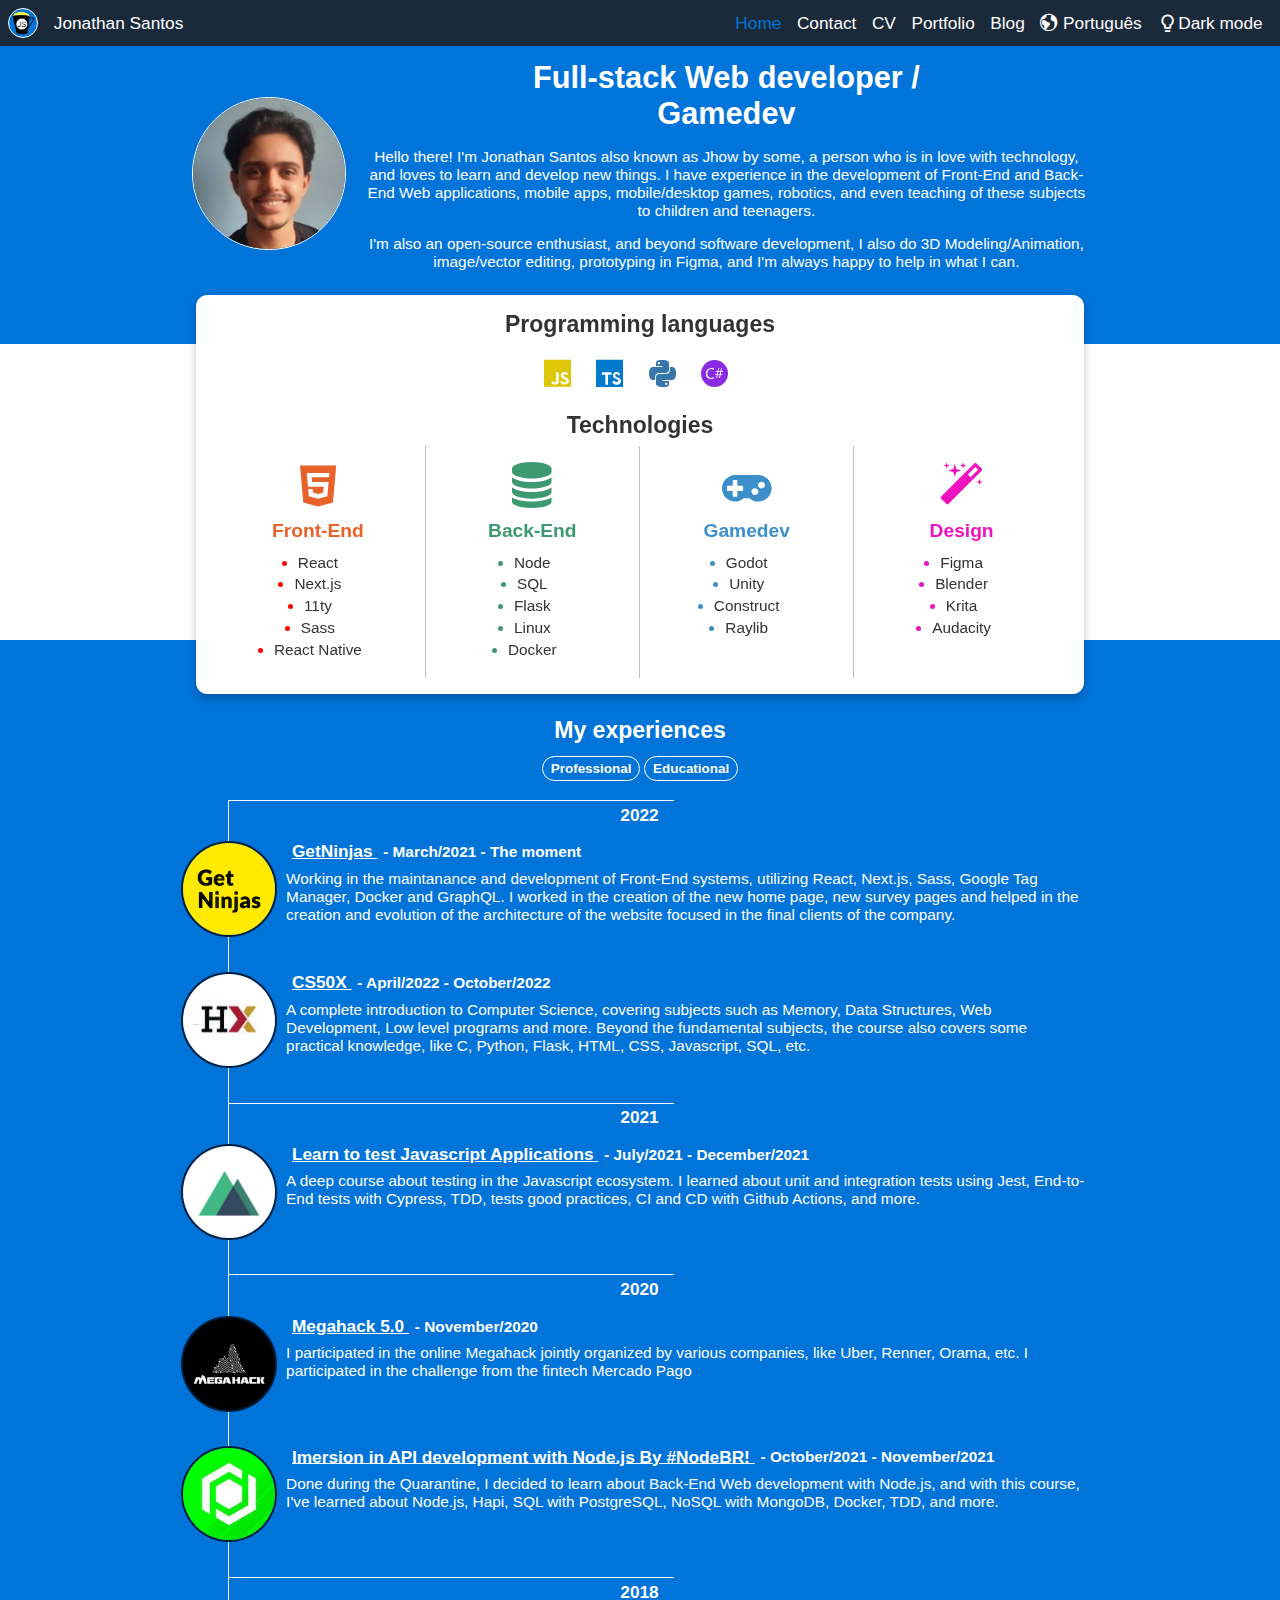
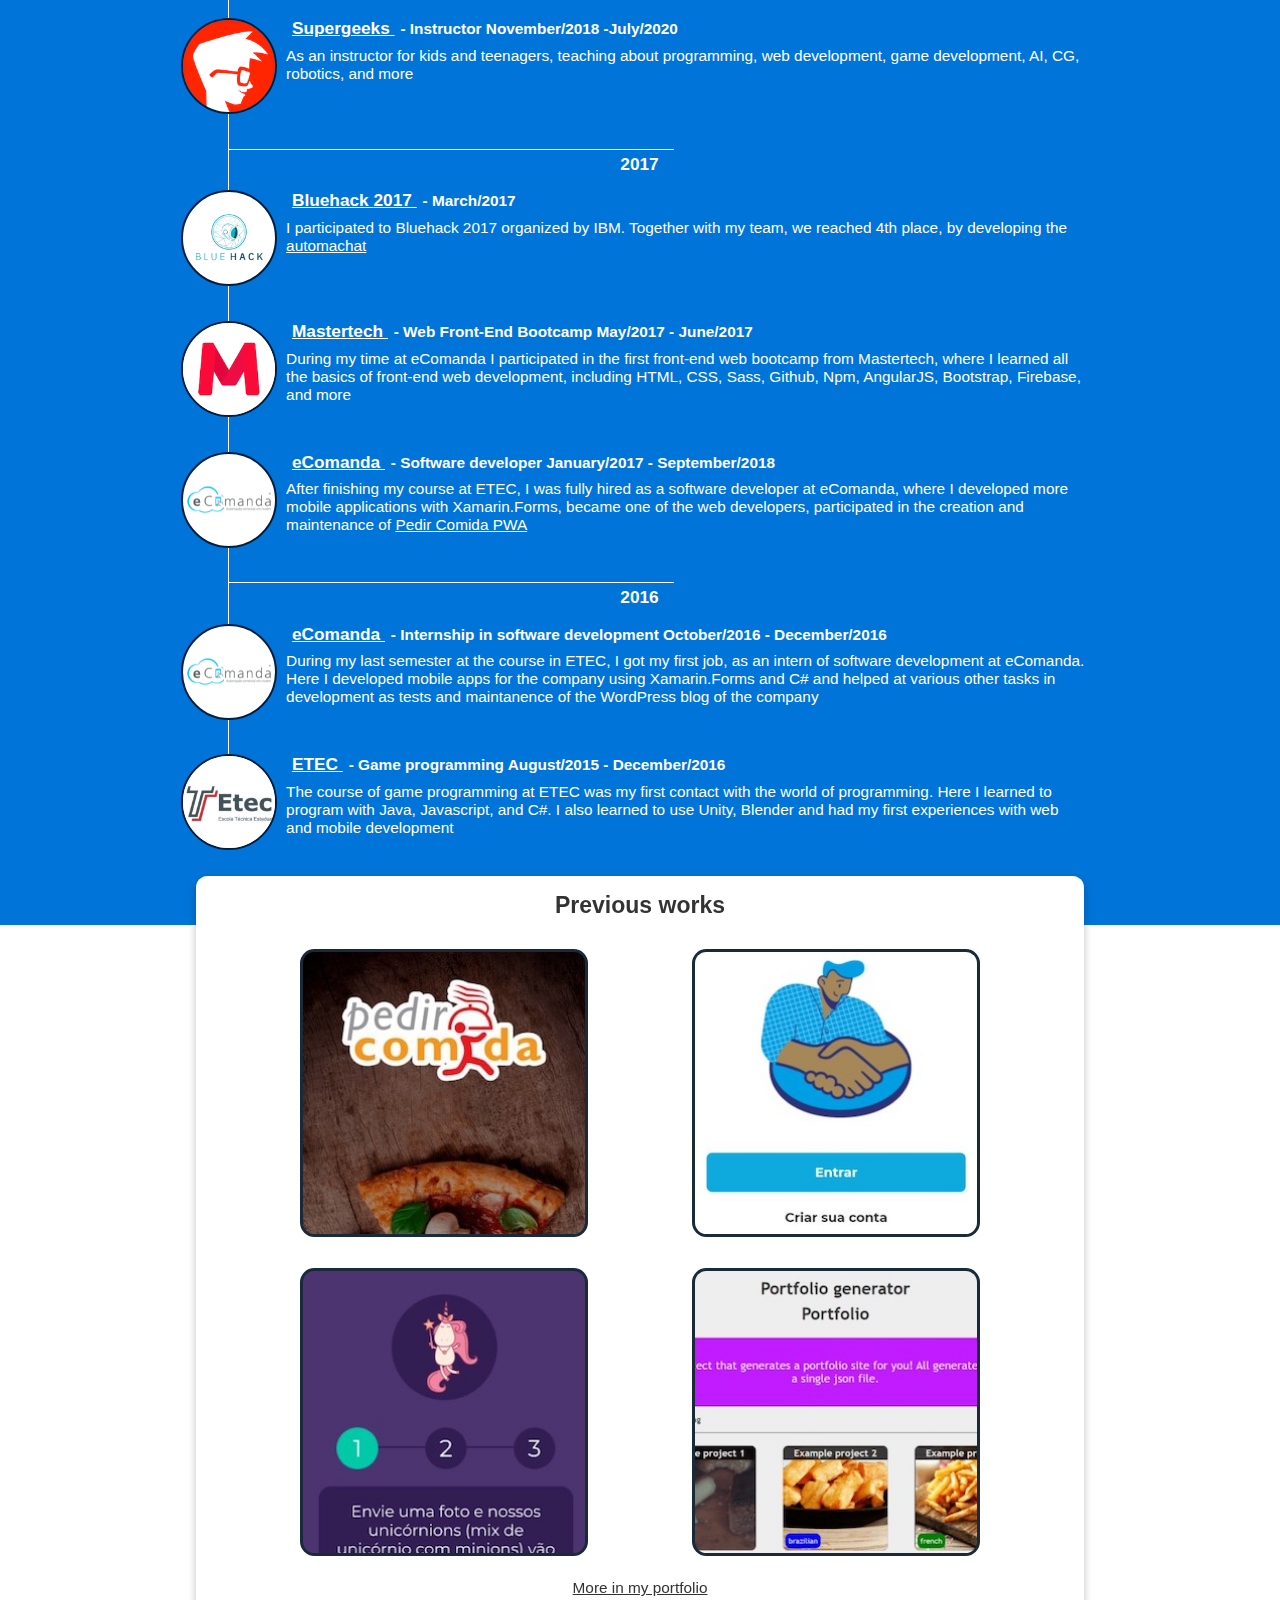
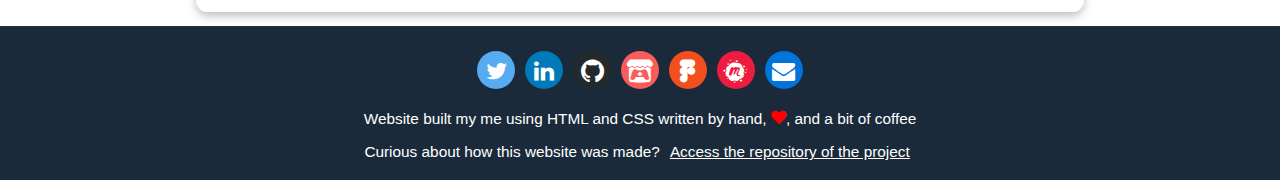
==== commit f2de02a2: "Remove parenthesis in home page dates" ====
--- a/index.html
+++ b/index.html
@@ -121,8 +121,8 @@
         <h1 class='titulo' aria-label='Jonathan Santos, Full Stack Web Developer, and Gamedev'>Full-stack Web
           developer /<br>Gamedev</h1>
 
-        <p class='texto'>Hello there! I'm Jonathan Santos (also known as <span aria-label='Joe'>Jhow</span> by
-          some), a person who is in love with technology, and loves to learn and develop new things. I have
+        <p class='texto'>Hello there! I'm Jonathan Santos also known as <span aria-label='Joe'>Jhow</span> by
+          some, a person who is in love with technology, and loves to learn and develop new things. I have
           experience in the development of Front-End and Back-End Web applications, mobile apps,
           mobile/desktop games, robotics, and even teaching of these subjects to children and teenagers.</p>
 
@@ -253,7 +253,7 @@
                 </a>
 
                 <span aria-hidden='true'>
-                  - <time datetime='2021-03'>(March/2021)</time>
+                  - <time datetime='2021-03'>March/2021</time>
                   - The moment
                 </span>
               </h4>
@@ -282,8 +282,8 @@
                 </a>
 
                 <span aria-hidden='true'>
-                  - <time datetime='2022-04'>(April/2022)</time>
-                  - <time datetime='2022-10'>(October/2022)</time>
+                  - <time datetime='2022-04'>April/2022</time>
+                  - <time datetime='2022-10'>October/2022</time>
                 </span>
               </h4>
 
@@ -314,8 +314,8 @@
                 </a>
 
                 <span aria-hidden='true'>
-                  - <time datetime='2021-07'>(July/2021)</time>
-                  - <time datetime='2021-12'>(December/2021)</time>
+                  - <time datetime='2021-07'>July/2021</time>
+                  - <time datetime='2021-12'>December/2021</time>
                 </span>
               </h4>
 
@@ -345,7 +345,7 @@
                 </a>
 
                 <span aria-hidden='true'>
-                  - <time datetime='2020-11'>(November/2020)</time>
+                  - <time datetime='2020-11'>November/2020</time>
                 </span>
               </h4>
 
@@ -371,8 +371,8 @@
                 </a>
 
                 <span aria-hidden='true'>
-                  - <time datetime='2020-10'>(October/2021)</time>
-                  - <time datetime='2020-11'>(November/2021)</time>
+                  - <time datetime='2020-10'>October/2021</time>
+                  - <time datetime='2020-11'>November/2021</time>
                 </span>
               </h4>
 
@@ -403,8 +403,8 @@
                 </a>
 
                 <span aria-hidden='true'>
-                  - Instructor <time datetime='2018-11'>(November/2018 -</time><time
-                    datetime='2020-07'>July/2020)</time>
+                  - Instructor <time datetime='2018-11'>November/2018 -</time><time
+                    datetime='2020-07'>July/2020</time>
                 </span>
               </h4>
 
@@ -433,7 +433,7 @@
                 </a>
 
                 <span aria-hidden='true'>
-                  - <time datetime='2017-03'>(March/2017)</time>
+                  - <time datetime='2017-03'>March/2017</time>
                 </span>
               </h4>
 
@@ -459,8 +459,8 @@
                 </a>
 
                 <span aria-hidden='true'>
-                  - Web Front-End Bootcamp <time datetime='2017-05'>(May/2017 - </time> <time
-                    datetime='2017-06'>June/2017)</time>
+                  - Web Front-End Bootcamp <time datetime='2017-05'>May/2017 - </time> <time
+                    datetime='2017-06'>June/2017</time>
                 </span>
               </h4>
 
@@ -487,8 +487,8 @@
                 </a>
 
                 <span aria-hidden='true'>
-                  - Software developer <time datetime='2017-01'>(January/2017</time> - <time
-                    datetime='2018-09'>September/2018)</time>
+                  - Software developer <time datetime='2017-01'>January/2017</time> - <time
+                    datetime='2018-09'>September/2018</time>
                 </span>
               </h4>
 
@@ -520,8 +520,8 @@
                 </a>
 
                 <span aria-hidden='true'>
-                  - Internship in software development <time datetime='2016-10'>(October/2016 -
-                  </time><time datetime='2016-12'>December/2016)</time>
+                  - Internship in software development <time datetime='2016-10'>October/2016 -
+                  </time><time datetime='2016-12'>December/2016</time>
                 </span>
               </h4>
 
@@ -548,8 +548,8 @@
                 </a>
 
                 <span aria-hidden='true'>
-                  - Game programming <time datetime='2015-08'>(August/2015 - </time><time
-                    datetime='2016-12'>December/2016)</time>
+                  - Game programming <time datetime='2015-08'>August/2015 - </time><time
+                    datetime='2016-12'>December/2016</time>
                 </span>
               </h4>
 
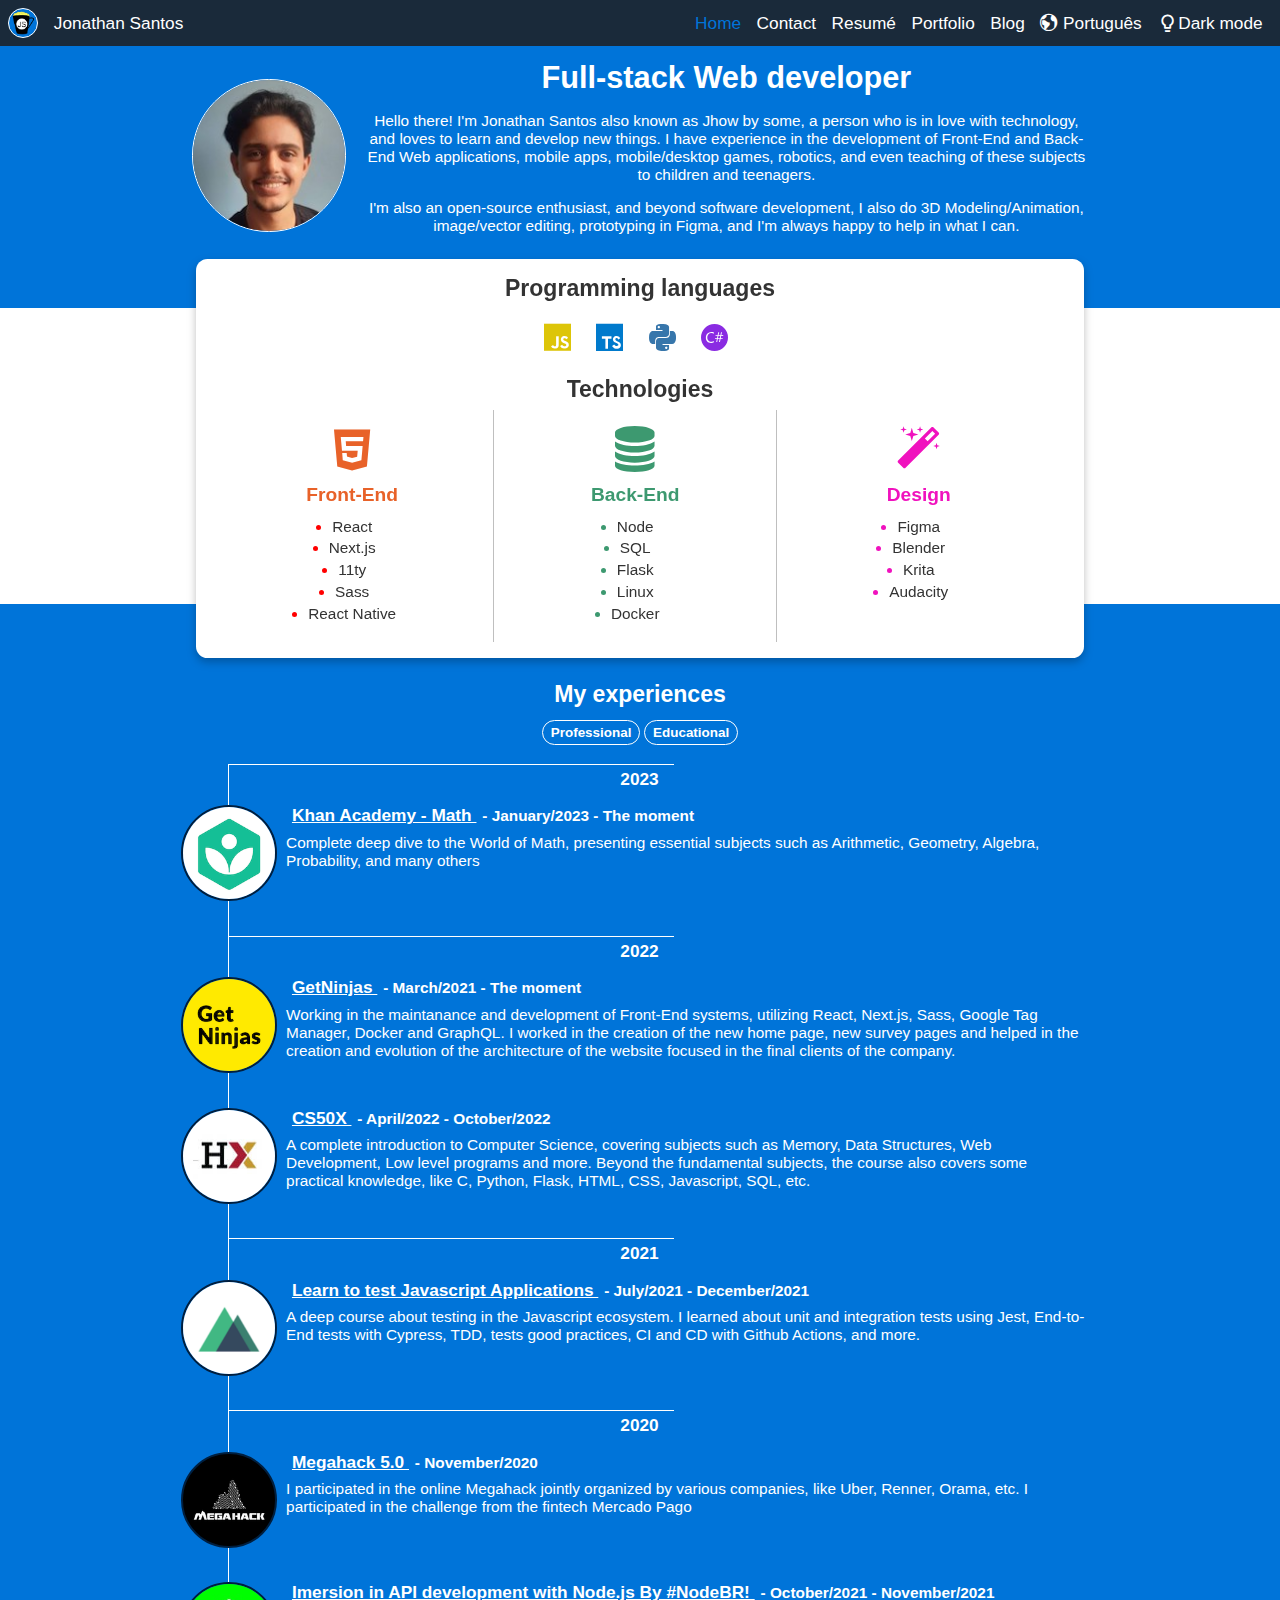
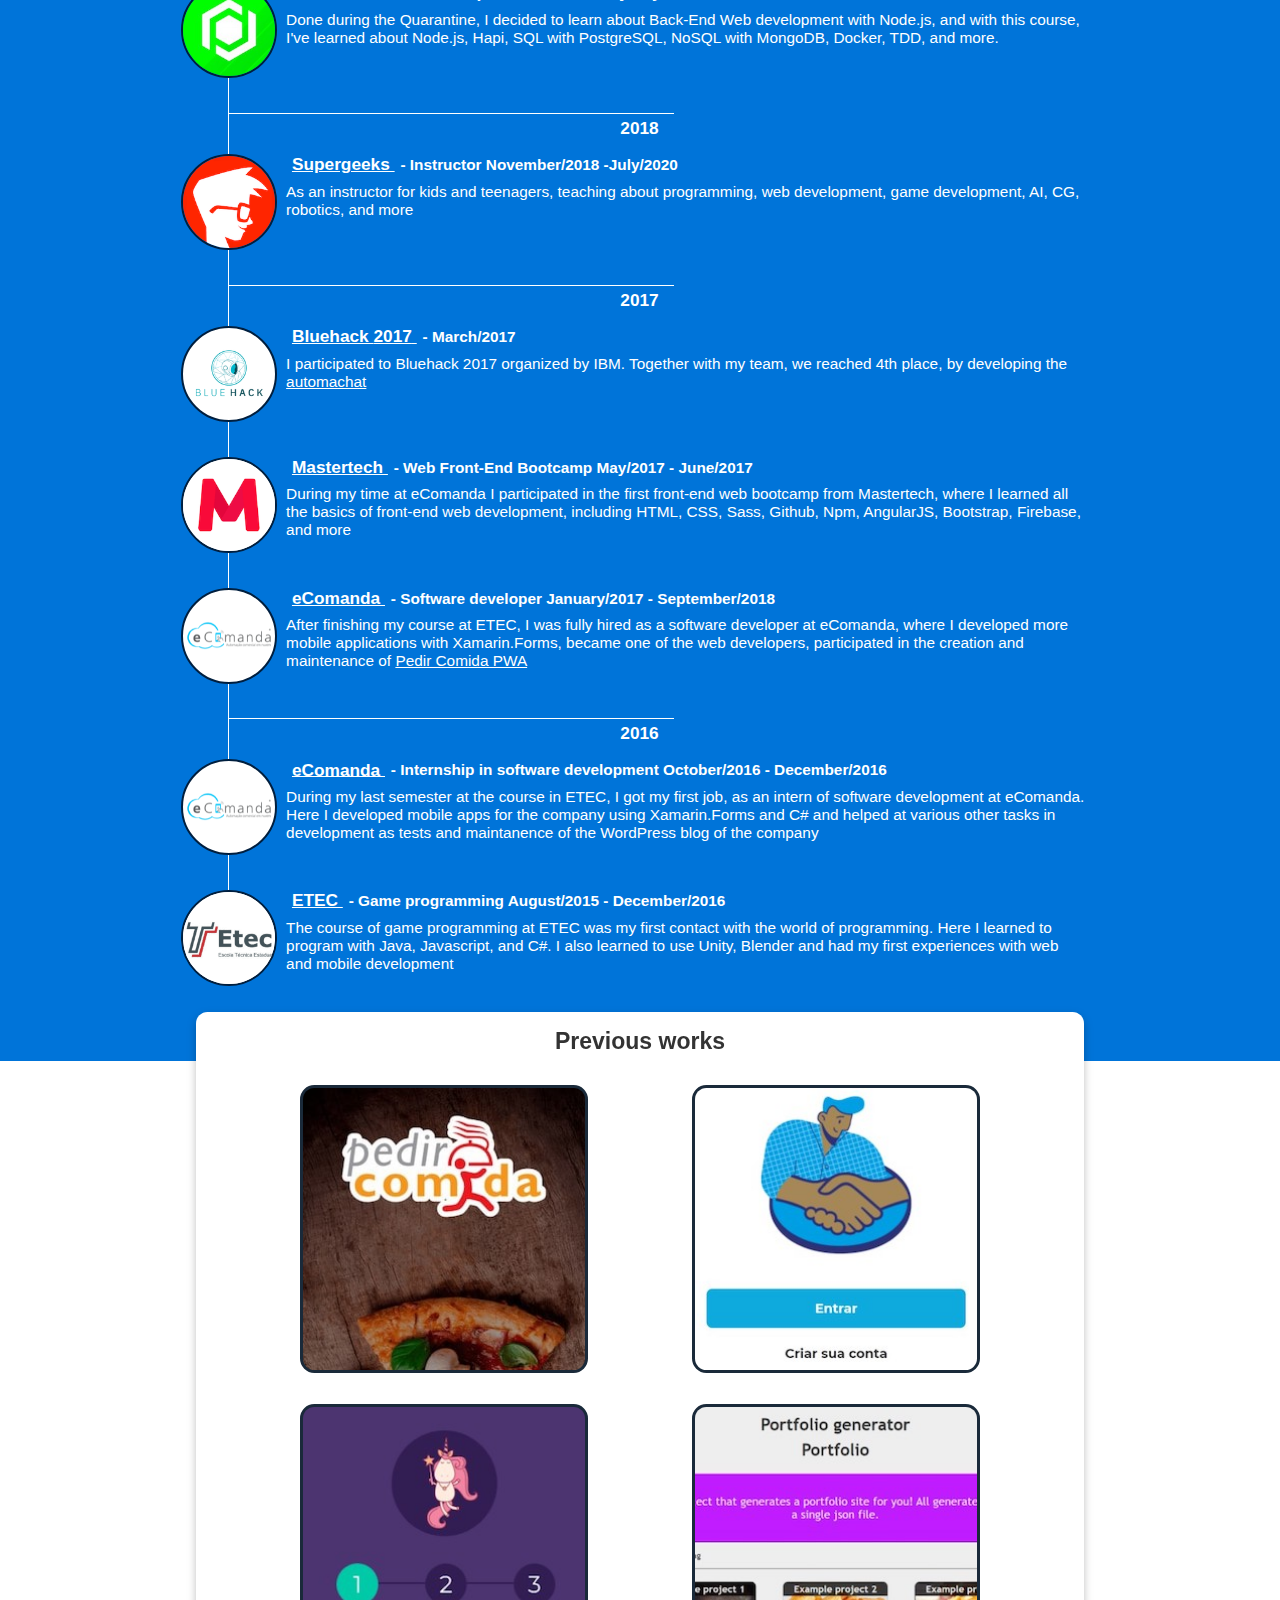
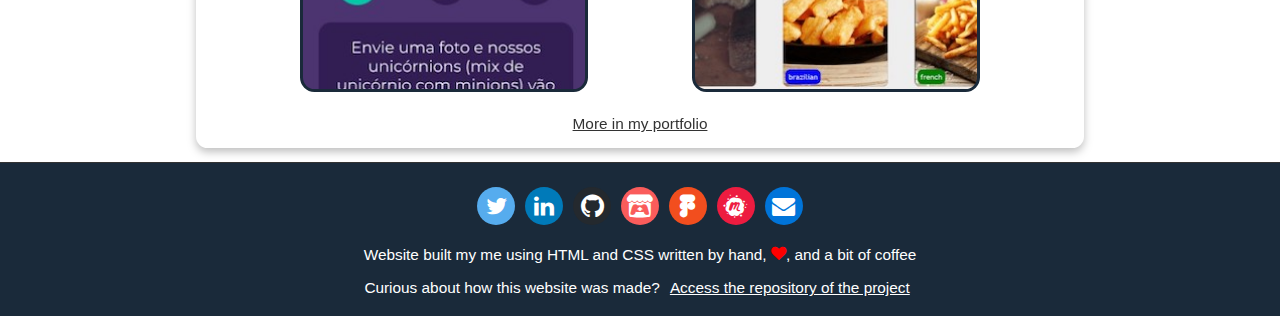
==== commit 67dec51f: "add educational experience, remove gamedev section and rename cv section to resumé" ====
--- a/index.html
+++ b/index.html
@@ -60,10 +60,10 @@
 
           <li>
             <a href='https://drive.google.com/file/d/1m-au_XK6ncMwuiWBC9ks6Bt6kaDLqXIz/' class='link' rel='noreferrer'
-              target='_blank' aria-label='Curriculum, opens an external link in a new window'>
+              target='_blank' aria-label='Resumé, opens an external link in a new window'>
               <i class='icone icon-cv'></i>
 
-              <span class='texto'>CV</span>
+              <span class='texto'>Resumé</span>
             </a>
           </li>
 
@@ -119,7 +119,7 @@
 
       <div class='informacoes'>
         <h1 class='titulo' aria-label='Jonathan Santos, Full Stack Web Developer, and Gamedev'>Full-stack Web
-          developer /<br>Gamedev</h1>
+          developer</h1>
 
         <p class='texto'>Hello there! I'm Jonathan Santos also known as <span aria-label='Joe'>Jhow</span> by
           some, a person who is in love with technology, and loves to learn and develop new things. I have
@@ -189,19 +189,6 @@
             <li>Flask</li>
             <li>Linux</li>
             <li>Docker</li>
-          </ul>
-        </div>
-
-        <div class='campo campo-jogos'>
-          <i class='icone icon-games'></i>
-
-          <h3 class='nome' aria-label='Gamedev tools'>Gamedev</h3>
-
-          <ul class='lista'>
-            <li>Godot</li>
-            <li>Unity</li>
-            <li>Construct</li>
-            <li>Raylib</li>
           </ul>
         </div>
 
@@ -235,6 +222,36 @@
 
       <div class='lista'>
         <div class='lista-interno'>
+          <h3 class='ano educacional'>
+            <time datetime='2023'>2023</time>
+          </h3>
+
+          <div class='experiencia educacional'>
+            <a href='https://www.khanacademy.org/math' rel='noreferrer' target='_blank' tabindex='-1'
+              aria-hidden='true'>
+              <img src='./assets/img/experiences/khan-academy.png' alt='Khan Academy Logo' width='150' height='150'
+                loading='lazy' class='imagem'>
+            </a>
+
+            <div class='informacoes'>
+              <h4 class='titulo'>
+                <a href='https://www.khanacademy.org/math' rel='noreferrer' target='_blank'
+                  aria-label='Khan Academy Math Course, from January of 2023 until the moment, opens an external link in a new window about the course'>
+                  Khan Academy - Math
+                </a>
+
+                <span aria-hidden='true'>
+                  - <time datetime='2021-03'>January/2023</time>
+                  - The moment
+                </span>
+              </h4>
+
+              <p class='descricao'>
+                Complete deep dive to the World of Math, presenting essential subjects such as Arithmetic, Geometry, Algebra, Probability, and many others
+              </p>
+            </div>
+          </div>
+          
           <h3 class='ano profissional educacional'>
             <time datetime='2022'>2022</time>
           </h3>
--- a/assets/css/index.css
+++ b/assets/css/index.css
@@ -216,7 +216,7 @@
 
 @media (min-width: 769px) {
   .competencias .campo {
-    flex-basis: 25%;
+    flex-basis: 33%;
     border-bottom: none;
     padding: 1.6rem;
   }
